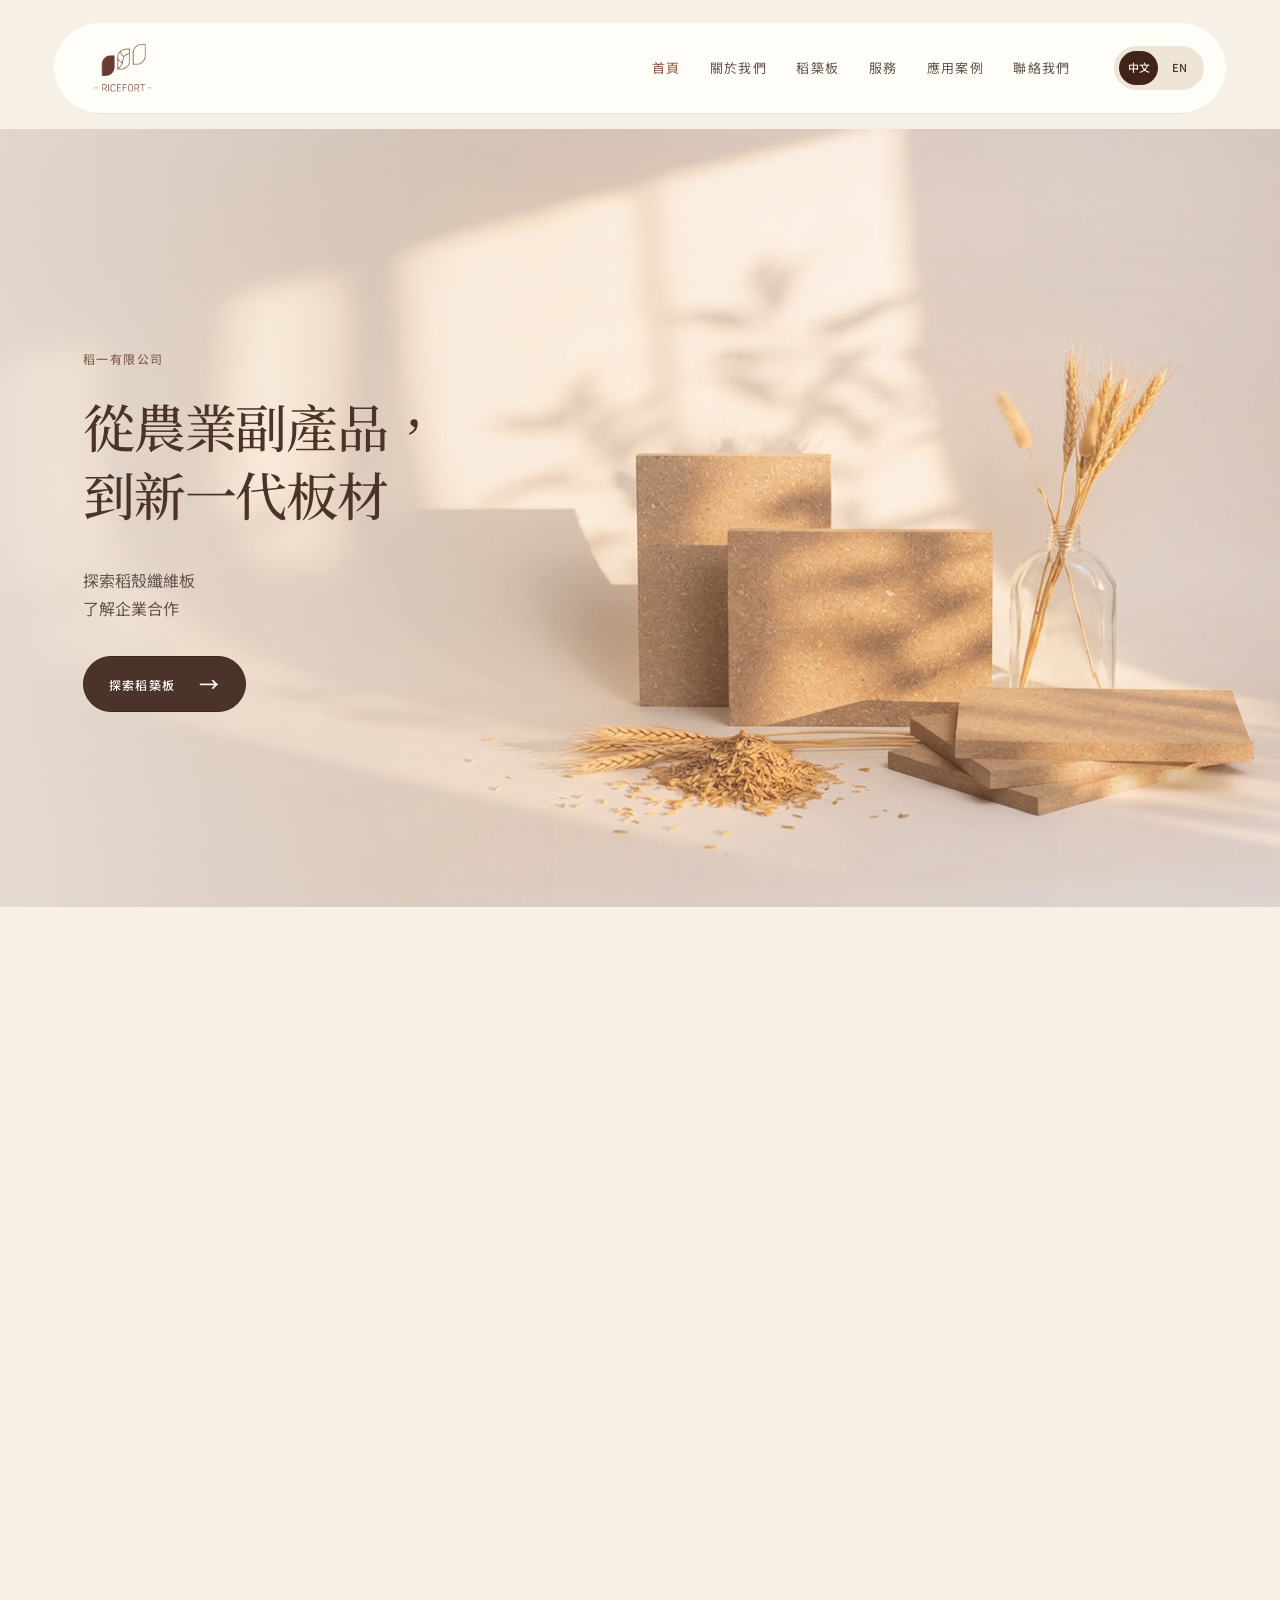
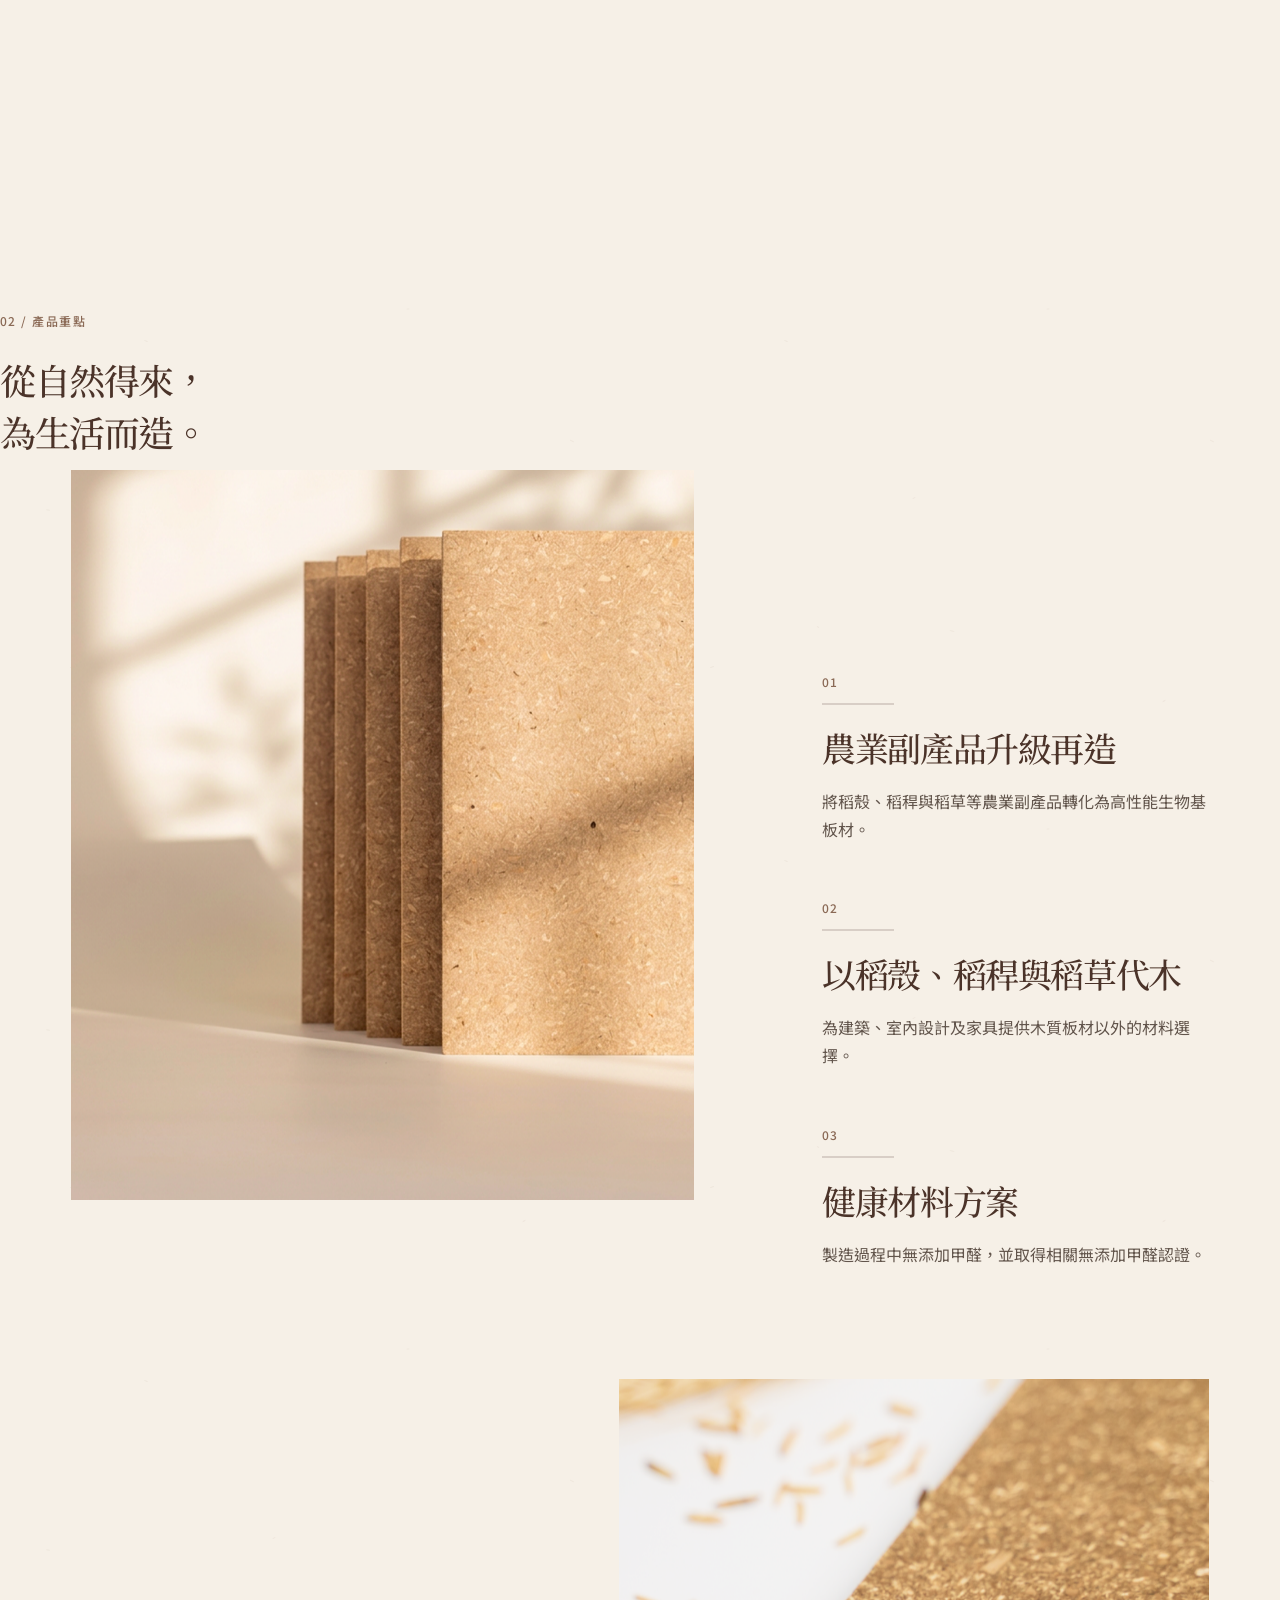
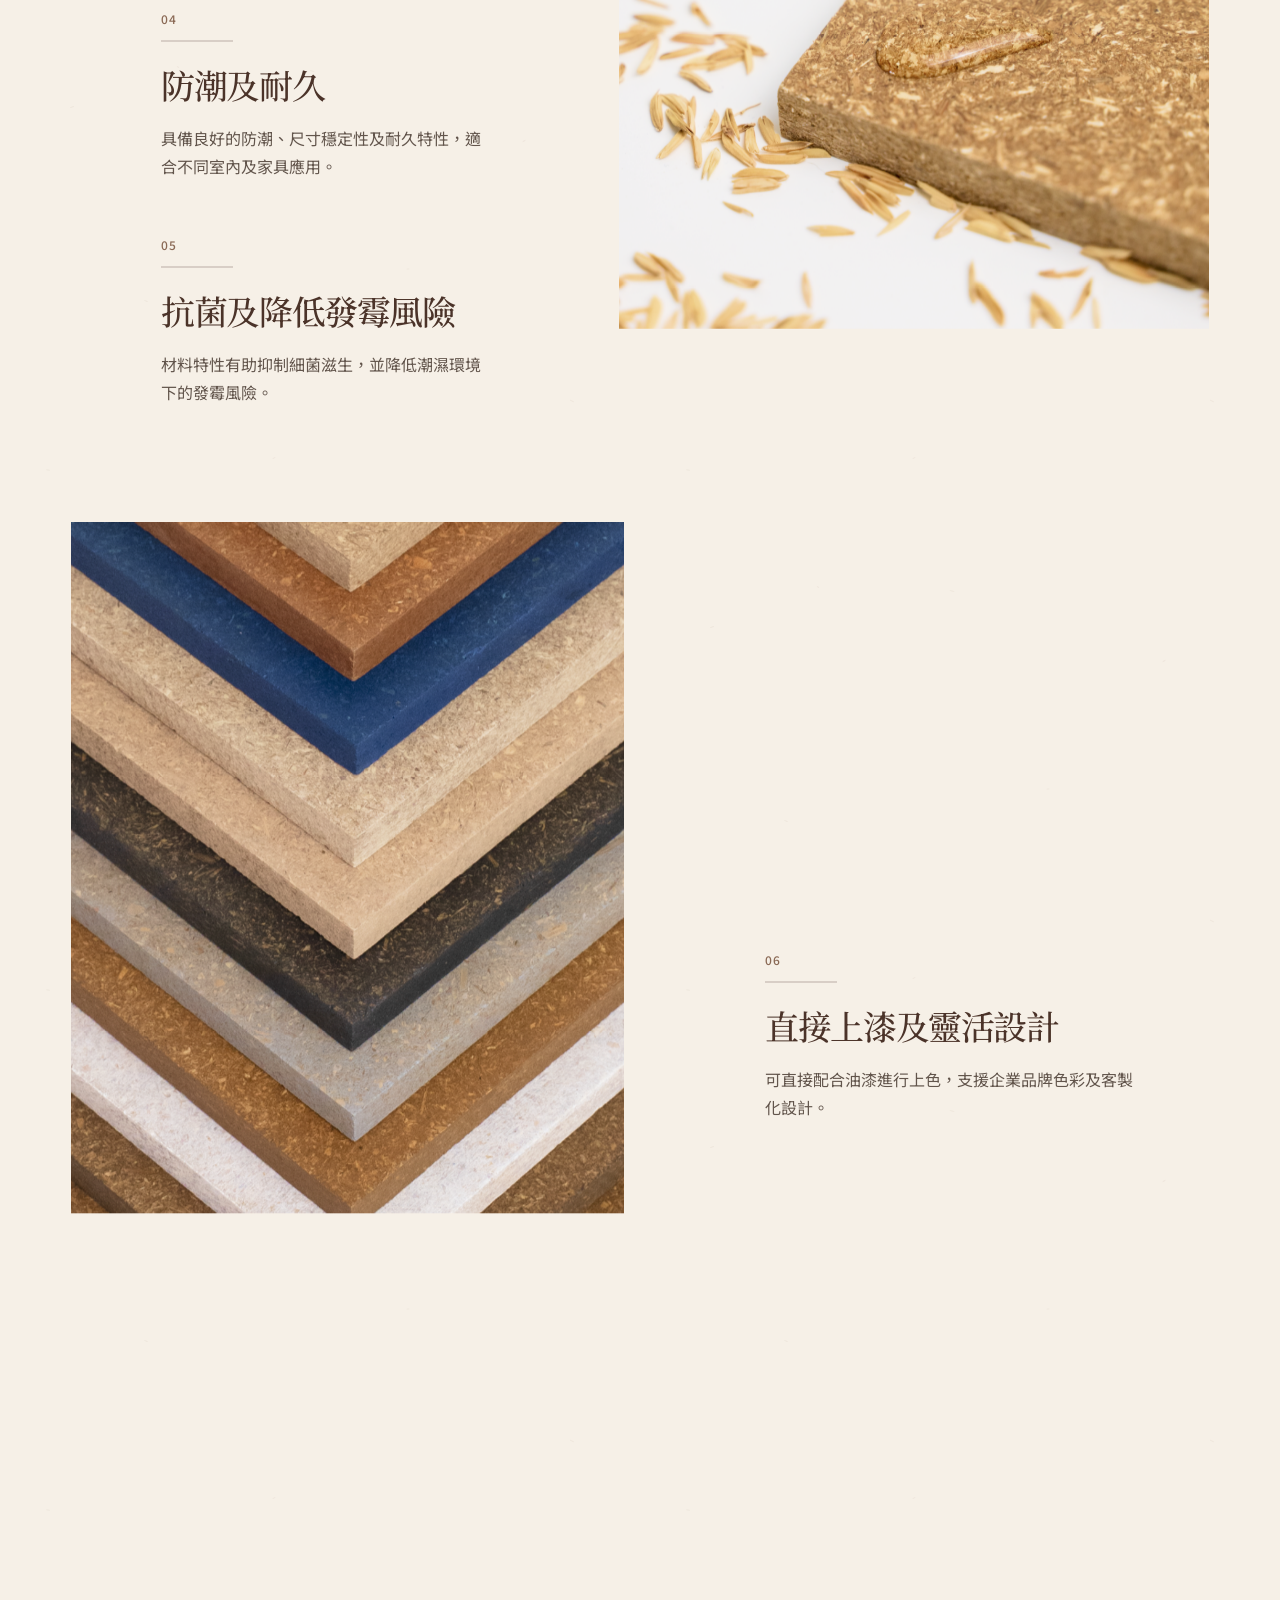
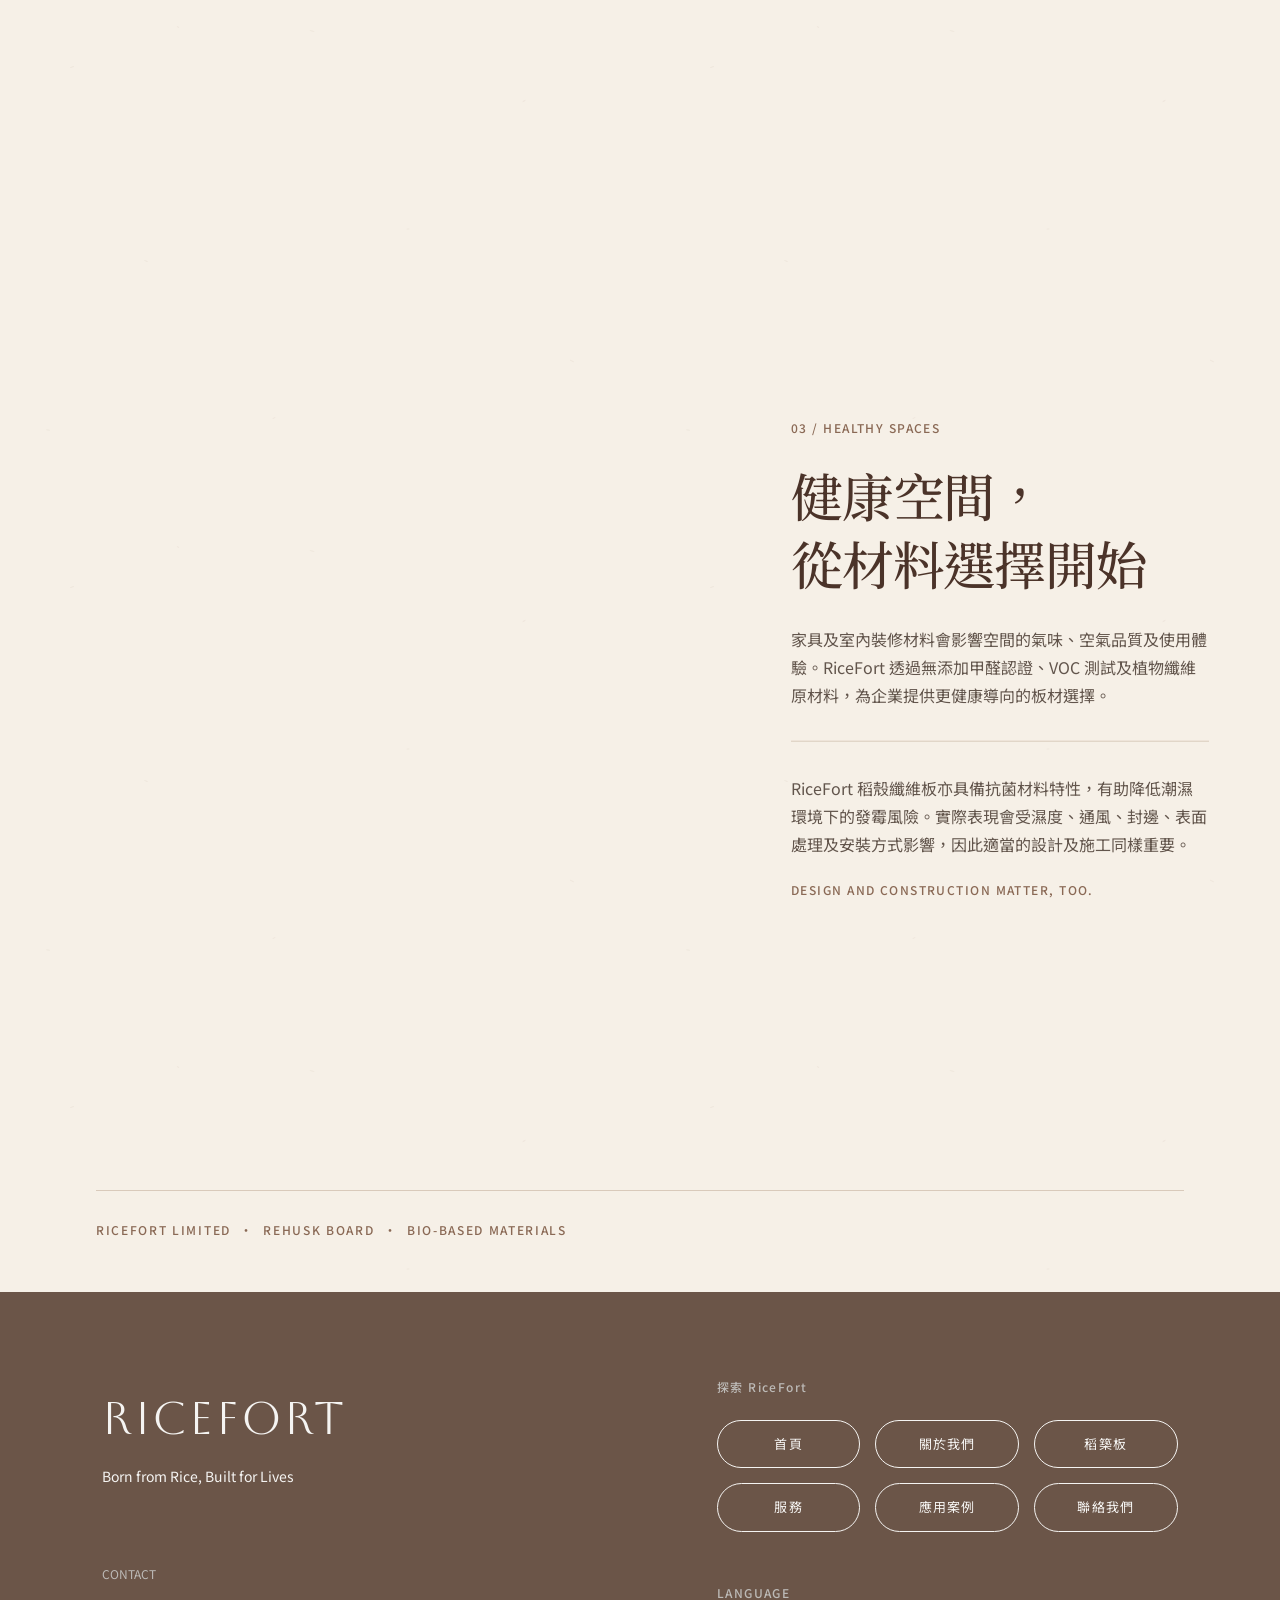
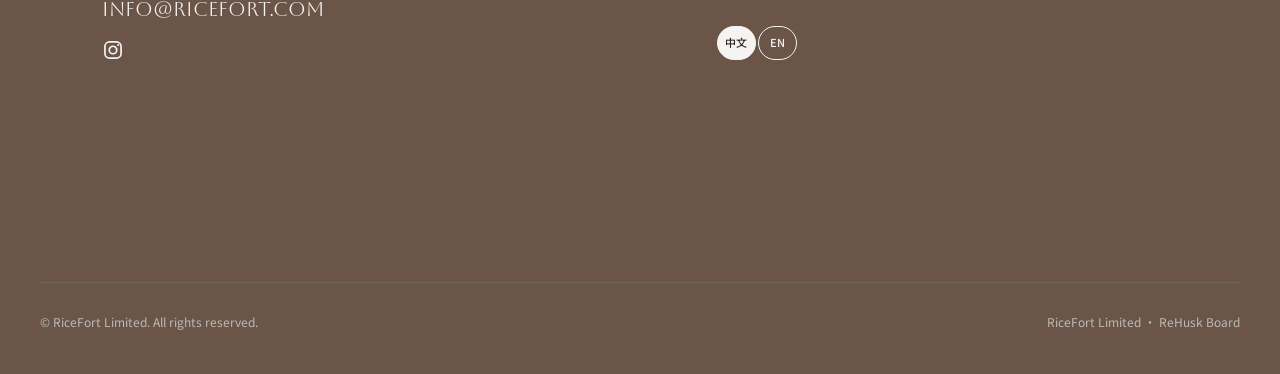
==== index.html @ c934ef89 "Publish RiceFort website files" ====
<!doctype html>
<html lang="zh-Hant">
  <head>
    <meta charset="UTF-8" />
    <meta name="viewport" content="width=device-width, initial-scale=1.0" />
    <meta name="description" content="RiceFort — bio-based ReHusk Board for healthier, more circular spaces." />
    <title>RiceFort Limited</title>
    <link rel="icon" type="image/svg+xml" href="favicon.svg" />
    <link rel="preconnect" href="https://fonts.googleapis.com" />
    <link rel="preconnect" href="https://fonts.gstatic.com" crossorigin />
    <link href="https://fonts.googleapis.com/css2?family=Aboreto&family=Noto+Sans+HK:wght@400;500;600&family=Noto+Serif+TC:wght@400;500;600&display=swap" rel="stylesheet" />
  <link rel="stylesheet" href="styles.css?v=contact-immersive-blur10-20260913" />
  </head>
  <body>
    <a class="skip-link" href="#main">跳至內容</a>
    <header class="site-header" id="top"></header>
    <main id="main"></main>
    <footer class="site-footer"></footer>
    <script src="content.js?v=case-funding-note-20260913"></script>
  <script src="app.js?v=rice-svg-aspect-fix-20260913"></script>
  </body>
</html>
---- styles.css ----
:root {
  --paper: #f6f0e7;
  --paper-strong: #fffdf8;
  --ink: #4b3329;
  --ink-soft: #62554c;
  --muted: #8a6955;
  --line: #d9cabb;
  --chocolate: #40241a;
  --clay: #86543d;
  --serif: "Aboreto", serif;
  --cn-serif: "Noto Serif TC", "Source Han Serif TC", "Source Han Serif", serif;
  --sans: "Noto Sans HK", "Noto Sans", system-ui, sans-serif;
}
* { box-sizing: border-box; }
html { scroll-behavior: smooth; background: var(--paper); }
body { margin: 0; color: var(--ink-soft); background: var(--paper); font-family: var(--sans); font-size: 16px; line-height: 1.75; }
img { display: block; width: 100%; height: 100%; object-fit: cover; }
a { color: inherit; text-decoration: none; }
button, input, textarea { font: inherit; }
button { cursor: pointer; }
.skip-link { position: fixed; z-index: 99; top: -100px; left: 24px; background: var(--chocolate); color: #fff; padding: 8px 14px; border-radius: 10px; }
.skip-link:focus { top: 20px; }
.site-header { position: sticky; z-index: 20; top: 0; padding: clamp(20px, 1.8vw, 32px) clamp(32px, 4.2vw, 84px) 16px; background: linear-gradient(var(--paper) 62%, transparent); }
.header-inner { width: 100%; max-width: 1920px; height: clamp(90px, 5.2vw, 110px); margin: auto; padding: 0 clamp(22px, 1.5vw, 34px); display: grid; grid-template-columns: clamp(150px, 10vw, 190px) 1fr auto; align-items: center; gap: clamp(24px, 2vw, 42px); border-radius: 999px; background: rgba(255,253,248,.97); box-shadow: 0 1px 0 rgba(75,51,41,.05); }
.brand { width: 122px; height: 78px; padding: 3px 0; }
.brand img { object-fit: contain; object-position: left center; transform: scale(1.3); transform-origin: left center; }
.main-nav { display: flex; gap: clamp(18px, 2.3vw, 46px); justify-content: flex-end; padding-right: clamp(18px, 1.4vw, 30px); }
.main-nav a, .footer-main nav a { font-size: clamp(13px, .8vw, 16px); letter-spacing: .1em; color: var(--ink-soft); transition: color .2s ease; }
.main-nav a:hover, .main-nav a.is-current { color: var(--clay); }
.language-toggle { display: inline-flex; gap: 2px; padding: 5px; border-radius: 999px; background: #efe5d7; }
.language-toggle button { min-width: clamp(39px, 2.3vw, 48px); height: clamp(34px, 2.1vw, 42px); border: 0; border-radius: 999px; background: transparent; color: var(--ink); font-size: clamp(11px, .65vw, 13px); font-weight: 500; }
.language-toggle button.is-active { color: #f9f4e8; background: var(--chocolate); }
.menu-button { display: none; width: 40px; height: 40px; border: 0; background: transparent; }
.menu-button span { display: block; width: 20px; height: 1px; margin: 5px auto; background: var(--ink); }
main { overflow: hidden; }
main.has-rice-journey { overflow: visible; }
main.has-about-sticky { overflow: visible; }
main.has-service-sticky { overflow: visible; }
.figma-home-cn { --ambient-shift: 0px; position: relative; background-color: var(--paper); background-image: radial-gradient(68% 56% at 10% calc(32% + var(--ambient-shift)), rgba(222, 190, 148, .24), transparent 72%), radial-gradient(56% 50% at 92% calc(70% - var(--ambient-shift)), rgba(169, 121, 79, .12), transparent 74%), url("data:image/svg+xml,%3Csvg xmlns='http://www.w3.org/2000/svg' width='640' height='520' viewBox='0 0 640 520'%3E%3Cg fill='%23927258' opacity='.075'%3E%3Cellipse cx='72' cy='98' rx='2.2' ry='.65' transform='rotate(-22 72 98)'/%3E%3Cellipse cx='178' cy='58' rx='1.4' ry='.55' transform='rotate(31 178 58)'/%3E%3Cellipse cx='312' cy='62' rx='2.5' ry='.6' transform='rotate(12 312 62)'/%3E%3Cellipse cx='524' cy='132' rx='1.8' ry='.6' transform='rotate(-35 524 132)'/%3E%3Cellipse cx='146' cy='292' rx='2.1' ry='.55' transform='rotate(24 146 292)'/%3E%3Cellipse cx='408' cy='260' rx='1.5' ry='.5' transform='rotate(-12 408 260)'/%3E%3Cellipse cx='572' cy='392' rx='2.4' ry='.65' transform='rotate(28 572 392)'/%3E%3Cellipse cx='274' cy='449' rx='1.7' ry='.55' transform='rotate(-27 274 449)'/%3E%3Cellipse cx='48' cy='461' rx='2' ry='.55' transform='rotate(9 48 461)'/%3E%3C/g%3E%3C/svg%3E"); background-repeat: no-repeat, no-repeat, repeat; background-size: 112vw 112vh, 100vw 100vh, 640px 520px; background-position: left calc(50% + var(--ambient-shift)), right calc(50% - var(--ambient-shift)), left top; background-attachment: fixed, fixed, scroll; }
.hero, .service-hero, .case-hero, .contact-hero { max-width: 1440px; margin: 0 auto; }
.hero-home { position: relative; min-height: 780px; display: flex; align-items: center; }
.hero-image { position: absolute; inset: 0; }
.hero-image:after { position: absolute; inset: 0; content: ""; background: linear-gradient(90deg, rgba(246,240,231,.66) 0%, rgba(246,240,231,.12) 55%, rgba(246,240,231,0) 100%); }
.hero-copy { position: relative; width: min(90%, 640px); margin-left: clamp(40px, 5.5vw, 80px); padding-top: 34px; }
.eyebrow, .section-label, .feature-copy > span, .service-card span, .case-hero dt, .footer-label { margin: 0 0 24px; color: var(--muted); font-size: 12px; font-weight: 500; letter-spacing: .12em; line-height: 1.5; }
h1, h2, h3, p { margin-top: 0; }
h1 { margin-bottom: 36px; color: var(--ink); font-family: var(--sans); font-size: clamp(42px, 4.1vw, 58px); font-weight: 500; letter-spacing: -.045em; line-height: 1.28; }
h2 { margin: 0; color: var(--ink); font-size: clamp(32px, 3vw, 44px); font-weight: 500; letter-spacing: -.04em; line-height: 1.42; }
h3 { color: var(--ink); font-size: clamp(24px, 2.2vw, 36px); font-weight: 500; letter-spacing: -.03em; line-height: 1.4; }
.hero-intro { margin: 0 0 34px; max-width: 360px; }
.figma-hero { position: relative; width: 100%; min-height: max(778px, calc(100svh - 128px)); margin: 0; overflow: hidden; display: flex; align-items: center; }
.figma-hero figure { position: absolute; inset: 0; margin: 0; }
.figma-hero figure:after { position: absolute; inset: 0; content: ""; background: linear-gradient(90deg, rgba(246,240,231,.62) 0%, rgba(246,240,231,.16) 50%, rgba(246,240,231,0) 100%); }
.figma-hero > div { position: relative; width: 530px; margin-left: clamp(40px, 6.5vw, 160px); padding-top: 26px; }
.figma-hero h1 { margin-bottom: 38px; color: var(--ink); font-size: 52px; line-height: 1.31; letter-spacing: -1.2px; }
.figma-company { position: relative; max-width: 1440px; min-height: 760px; margin: 0 auto; overflow: hidden; display: flex; justify-content: flex-end; align-items: center; }
.figma-company figure { position: absolute; inset: 0; margin: 0; }
.figma-company figure:after { position: absolute; inset: 0; content: ""; background: linear-gradient(90deg, rgba(246,240,231,.06), rgba(246,240,231,.12) 42%, rgba(246,240,231,.86) 66%, rgba(246,240,231,.96)); }
.figma-company > .figma-company-copy { position: relative; width: min(560px, 40%); margin-right: clamp(40px, 7vw, 120px); }
.figma-company h2 { margin-bottom: 30px; font-size: 36px; line-height: 1.45; letter-spacing: -.5px; }
.figma-company p:not(.section-label) { white-space: pre-line; }
.figma-company.rice-journey-section { min-height: 2500px; max-width: none; padding: 0; display: grid; grid-template-columns: minmax(0, 1fr) 560px; grid-template-rows: minmax(100svh, 760px); overflow: visible; background: var(--paper); isolation: isolate; }
.rice-journey-stage { position: sticky; z-index: 0; top: 0; grid-column: 1 / -1; grid-row: 1; width: 100%; height: 100svh; min-height: 760px; overflow: hidden; }
.rice-journey-stage svg { display: block; width: 100%; height: 100%; overflow: visible; }
.rice-journey-image { width: 100%; height: 100%; transform-origin: center; }
.rice-journey-section > .figma-company-copy { z-index: 2; grid-column: 2; grid-row: 1; width: 560px; margin: 252px clamp(40px, 5.55vw, 80px) 0 0; position: sticky; top: 210px; align-self: start; color: var(--ink); }
.rice-journey-section > .figma-company-copy > p:not(.section-label) { max-width: 480px; }
.rice-journey-outline { fill: none; vector-effect: non-scaling-stroke; }
.rice-journey-outline-outer { stroke: #fffdf8; stroke-width: 2.25; }
.rice-journey-outline-light { stroke: #fffdf8; stroke-width: .8; }
@media (min-width: 1200px) {
  .figma-company.rice-journey-section { grid-template-columns: minmax(0, 55vw) minmax(440px, 560px) minmax(80px, 1fr); }
  .rice-journey-section > .figma-company-copy { grid-column: 2; width: min(560px, 100%); margin-right: 0; }
}
.figma-feature-intro { max-width: 1280px; margin: 0 auto; padding: 74px 0 38px; display: grid; grid-template-columns: 1fr 420px; gap: 140px; align-items: end; }
.figma-feature-intro h2 { font-size: 36px; line-height: 1.45; }
.figma-feature-intro > p { margin: 0 0 10px; }
.figma-feature-story { max-width: 1440px; margin: 0 auto; padding: 38px clamp(40px, 5.55vw, 80px) 180px; }
.figma-feature-chapter { display: grid; align-items: center; margin: 0 0 190px; }
.figma-feature-chapter figure { margin: 0; overflow: hidden; background: #eadfce; }
.figma-feature-chapter figure img { width: 100%; height: 100%; object-fit: cover; }
.figma-feature-chapter-copy > .section-label { margin-bottom: 30px; }
.figma-feature-origin { grid-template-columns: minmax(0, 1.16fr) minmax(360px, .72fr); gap: clamp(72px, 10vw, 180px); }
.figma-feature-origin figure { height: min(57vw, 760px); }
.figma-feature-origin .figma-feature-chapter-copy { padding-top: 80px; }
.figma-feature-material { grid-template-columns: minmax(330px, .6fr) minmax(0, 1.16fr); gap: clamp(72px, 10vw, 190px); margin-left: clamp(0px, 7vw, 110px); }
.figma-feature-material figure { height: min(43vw, 560px); }
.figma-feature-material .figma-feature-chapter-copy { align-self: end; padding-bottom: 28px; }
.figma-feature-finish { grid-template-columns: minmax(0, 1.02fr) minmax(360px, .7fr); gap: clamp(72px, 11vw, 190px); margin-right: clamp(0px, 5vw, 80px); }
.figma-feature-finish figure { height: min(54vw, 700px); }
.figma-feature-finish .figma-feature-chapter-copy { padding-top: 130px; }
.figma-feature-list { display: grid; gap: 54px; }
.figma-feature-story .figma-feature-copy { max-width: 430px; }
.figma-feature-story .figma-feature-copy > span { display: block; width: 72px; margin-bottom: 20px; padding-bottom: 11px; border-bottom: 1px solid rgba(75,51,41,.35); color: var(--muted); font-size: 12px; font-weight: 500; letter-spacing: .12em; }
.figma-feature-story .figma-feature-copy h3 { margin: 0 0 15px; color: var(--ink); font-size: 34px; font-weight: 500; letter-spacing: -.04em; line-height: 1.42; }
.figma-feature-story .figma-feature-copy p { max-width: 390px; margin: 0; }
.figma-en-feature-story .figma-feature-copy h3 { font-family: var(--serif); font-size: 26px; font-weight: 400; letter-spacing: .3px; line-height: 36px; }
.figma-en-feature-story .figma-feature-copy p { font-size: 15px; line-height: 26px; }
.figma-feature-grid { max-width: 1280px; margin: 0 auto; }
.figma-feature-row { min-height: 690px; display: grid; grid-template-columns: 560px 1fr; gap: 160px; align-items: center; }
.figma-feature-row.reverse { grid-template-columns: 1fr 560px; }
.figma-feature-row figure { width: 560px; height: 600px; margin: 0; overflow: hidden; background: #eadfce; }
.figma-feature-row:nth-child(2) figure img { object-position: 70% center; }
.figma-feature-row:nth-child(4) figure img { object-position: center bottom; }
.figma-feature-copy { max-width: 440px; }
.figma-feature-copy > span { display: block; width: 84px; margin-bottom: 30px; padding-bottom: 14px; border-bottom: 1px solid rgba(75,51,41,.35); color: var(--muted); font-size: 12px; font-weight: 500; letter-spacing: .12em; }
.figma-feature-copy h3 { margin-bottom: 20px; font-size: 36px; line-height: 1.45; }
.figma-feature-copy p { max-width: 390px; margin: 0; }
.figma-feature-stack { display: grid; gap: 68px; }
.figma-health { max-width: 1440px; min-height: 1100px; margin: 65px auto 0; padding: 160px clamp(40px, 5.55vw, 80px) 180px; display: grid; grid-template-columns: 600px 1fr; gap: 120px; align-items: center; }
.figma-health figure { position: relative; height: 620px; margin: 0; }
.figma-health figcaption { position: absolute; bottom: 325px; left: 30px; padding: 14px 24px; border-radius: 999px; color: var(--muted); background: var(--paper-strong); font-size: 11px; letter-spacing: .1em; }
.figma-health h2 { margin-bottom: 28px; font-size: 52px; line-height: 1.31; letter-spacing: -1.2px; }
.figma-health > div > span { color: var(--muted); font-size: 12px; font-weight: 500; letter-spacing: .12em; }
.figma-en-hero h1 { width: 540px; font-family: var(--serif); font-size: 42px; font-weight: 400; letter-spacing: -1.2px; line-height: 54px; }
.figma-en-hero .hero-intro { margin-top: 66px; }
.figma-en-company h2, .figma-en-feature-intro h2 { font-family: var(--serif); font-size: 36px; font-weight: 400; letter-spacing: -.5px; line-height: 52px; }
.figma-en-feature-intro h2 { font-size: 34px; letter-spacing: .3px; line-height: 48px; }
.figma-en-feature-row .figma-feature-copy h3 { font-family: var(--serif); font-size: 26px; font-weight: 400; letter-spacing: .3px; line-height: 36px; }
.figma-en-feature-row .figma-feature-copy p { max-width: 390px; font-size: 15px; line-height: 26px; }
.figma-en-health h2 { font-family: var(--serif); font-size: 46px; font-weight: 400; letter-spacing: .5px; line-height: 62px; }
.figma-en-health > div > p { max-width: 540px; font-size: 15px; line-height: 26px; }
@media (prefers-reduced-motion: no-preference) {
  .figma-home-motion .figma-hero { overflow: hidden; }
  .figma-home-motion .figma-hero figure,
  .figma-home-motion .figma-hero > div { opacity: var(--hero-scroll-opacity, 1); transform: translateY(var(--hero-scroll-lift, 0px)); will-change: opacity, transform; }
  .figma-home-motion .figma-hero figure img { transform: scale(1.08); transition: transform 1.5s cubic-bezier(.22,.8,.28,1); }
  .figma-home-motion .figma-hero .eyebrow,
  .figma-home-motion .figma-hero h1,
  .figma-home-motion .figma-hero .hero-intro,
  .figma-home-motion .figma-hero .button { opacity: 0; transform: translateY(24px); transition: opacity .55s ease, transform .85s cubic-bezier(.22,.8,.28,1); }
  .figma-home-motion .figma-hero h1 { transition-delay: .1s; }
  .figma-home-motion .figma-hero .hero-intro { transition-delay: .22s; }
  .figma-home-motion .figma-hero .button { transition-delay: .34s; }
  .figma-home-motion.is-motion-ready .figma-hero figure img { transform: none; }
  .figma-home-motion.is-motion-ready .figma-hero .eyebrow,
  .figma-home-motion.is-motion-ready .figma-hero h1,
  .figma-home-motion.is-motion-ready .figma-hero .hero-intro,
  .figma-home-motion.is-motion-ready .figma-hero .button { opacity: 1; transform: none; }
  .figma-home-motion .home-scroll-reveal:not(.rice-journey-section) { opacity: 0; transform: translateY(54px); transition: opacity .55s ease, transform .92s cubic-bezier(.22,.8,.28,1); }
  .figma-home-motion .home-scroll-reveal:not(.rice-journey-section).is-visible { opacity: 1; transform: none; }
  .figma-home-motion .home-scroll-reveal:not(.rice-journey-section).is-visible.is-past { opacity: .42; transform: translateY(-20px); }
  .figma-home-motion .rice-journey-section .rice-journey-stage { opacity: 0; transition: opacity 1s cubic-bezier(.22,.8,.28,1); }
  .figma-home-motion .rice-journey-section .figma-company-copy { opacity: 0; transform: translateY(34px); transition: opacity .65s ease .16s, transform .95s cubic-bezier(.22,.8,.28,1) .16s; }
  .figma-home-motion .rice-journey-section.is-visible .rice-journey-stage { opacity: 1; }
  .figma-home-motion .rice-journey-section.is-visible .figma-company-copy { opacity: 1; transform: none; }
  .figma-home-motion .figma-feature-row.home-scroll-reveal { opacity: 1; transform: none; transition: none; }
  .figma-home-motion .figma-feature-row figure,
  .figma-home-motion .figma-health figure { --media-scroll-lift: 0px; transform: translateY(var(--media-scroll-lift)); will-change: transform, clip-path; transition: transform .18s linear, clip-path 1s cubic-bezier(.22,.8,.28,1); }
  .figma-home-motion .figma-feature-row figure { --feature-enter-y: 72px; --feature-enter-scale: 1.06; opacity: 0; transform: translateY(calc(var(--media-scroll-lift) + var(--feature-enter-y))); will-change: opacity, transform; transition: opacity .78s ease, transform 1.16s cubic-bezier(.18,.78,.22,1); }
  .figma-home-motion .figma-feature-row figure img { transform: scale(var(--feature-enter-scale)); transition: transform 1.35s cubic-bezier(.18,.78,.22,1); }
  .figma-home-motion .figma-feature-row.is-visible figure { opacity: 1; transform: translateY(var(--media-scroll-lift)); }
  .figma-home-motion .figma-feature-row.is-visible figure img { transform: none; }
  .figma-home-motion .figma-feature-row:nth-child(2) figure { --feature-enter-y: -64px; --feature-enter-scale: 1.03; transition-duration: .62s, .86s; }
  .figma-home-motion .figma-feature-row:nth-child(3) figure { --feature-enter-y: 104px; --feature-enter-scale: 1.08; transition-duration: .9s, 1.4s; }
  .figma-home-motion .figma-feature-row:nth-child(4) figure { --feature-enter-y: -40px; --feature-enter-scale: 1.02; transition-delay: .08s; }
  .figma-home-motion .figma-feature-copy > span,
  .figma-home-motion .figma-feature-copy h3,
  .figma-home-motion .figma-feature-copy p { opacity: 0; transform: translateY(18px); transition: opacity .45s ease, transform .7s cubic-bezier(.22,.8,.28,1); }
  .figma-home-motion .figma-feature-row.is-visible .figma-feature-copy > span { opacity: 1; transform: none; transition-delay: .16s; }
  .figma-home-motion .figma-feature-row.is-visible .figma-feature-copy h3 { opacity: 1; transform: none; transition-delay: .25s; }
  .figma-home-motion .figma-feature-row.is-visible .figma-feature-copy p { opacity: 1; transform: none; transition-delay: .35s; }
  .figma-home-motion .figma-feature-stack .figma-feature-copy:nth-child(2) > span { transition-delay: .46s; }
  .figma-home-motion .figma-feature-stack .figma-feature-copy:nth-child(2) h3 { transition-delay: .55s; }
  .figma-home-motion .figma-feature-stack .figma-feature-copy:nth-child(2) p { transition-delay: .65s; }
  .figma-home-motion .figma-feature-row:nth-child(1).is-visible .figma-feature-copy > span { transition-delay: .32s; }
  .figma-home-motion .figma-feature-row:nth-child(1).is-visible .figma-feature-copy h3 { transition-delay: .46s; }
  .figma-home-motion .figma-feature-row:nth-child(1).is-visible .figma-feature-copy p { transition-delay: .62s; }
  .figma-home-motion .figma-feature-row:nth-child(2).is-visible .figma-feature-stack > .figma-feature-copy:first-child > span { transition-delay: .08s; }
  .figma-home-motion .figma-feature-row:nth-child(2).is-visible .figma-feature-stack > .figma-feature-copy:first-child h3 { transition-delay: .18s; }
  .figma-home-motion .figma-feature-row:nth-child(2).is-visible .figma-feature-stack > .figma-feature-copy:first-child p { transition-delay: .3s; }
  .figma-home-motion .figma-feature-row:nth-child(3).is-visible .figma-feature-stack > .figma-feature-copy:first-child > span { transition-delay: .36s; }
  .figma-home-motion .figma-feature-row:nth-child(3).is-visible .figma-feature-stack > .figma-feature-copy:first-child h3 { transition-delay: .5s; }
  .figma-home-motion .figma-feature-row:nth-child(3).is-visible .figma-feature-stack > .figma-feature-copy:first-child p { transition-delay: .66s; }
  .figma-home-motion .figma-feature-row:nth-child(4).is-visible .figma-feature-copy > span { transition-delay: .12s; }
  .figma-home-motion .figma-feature-row:nth-child(4).is-visible .figma-feature-copy h3 { transition-delay: .24s; }
  .figma-home-motion .figma-feature-row:nth-child(4).is-visible .figma-feature-copy p { transition-delay: .38s; }
  .figma-home-motion .figma-feature-chapter.home-scroll-reveal { opacity: 1; transform: none; transition: none; }
  .figma-home-motion .figma-feature-chapter figure { --feature-enter-y: 72px; opacity: 0; transform: translateY(calc(var(--media-scroll-lift) + var(--feature-enter-y))); will-change: opacity, transform; transition: opacity .72s ease, transform 1.18s cubic-bezier(.18,.78,.22,1); }
  .figma-home-motion .figma-feature-chapter figure img { transform: scale(1.07); transition: transform 1.35s cubic-bezier(.18,.78,.22,1); }
  .figma-home-motion .figma-feature-material figure { --feature-enter-y: -54px; transition-duration: .58s, .88s; }
  .figma-home-motion .figma-feature-finish figure { --feature-enter-y: 100px; transition-duration: .86s, 1.42s; }
  .figma-home-motion .figma-feature-chapter.is-visible figure { opacity: 1; transform: translateY(var(--media-scroll-lift)); }
  .figma-home-motion .figma-feature-chapter.is-visible figure img { transform: none; }
  .figma-home-motion .figma-feature-chapter-copy > .section-label,
  .figma-home-motion .figma-feature-chapter .figma-feature-copy > span,
  .figma-home-motion .figma-feature-chapter .figma-feature-copy h3,
  .figma-home-motion .figma-feature-chapter .figma-feature-copy p { opacity: 0; transform: translateY(20px); transition: opacity .48s ease, transform .78s cubic-bezier(.22,.8,.28,1); }
  .figma-home-motion .figma-feature-chapter.is-visible .figma-feature-chapter-copy > .section-label { opacity: 1; transform: none; transition-delay: .16s; }
  .figma-home-motion .figma-feature-chapter.is-visible .figma-feature-copy > span { opacity: 1; transform: none; transition-delay: .28s; }
  .figma-home-motion .figma-feature-chapter.is-visible .figma-feature-copy h3 { opacity: 1; transform: none; transition-delay: .4s; }
  .figma-home-motion .figma-feature-chapter.is-visible .figma-feature-copy p { opacity: 1; transform: none; transition-delay: .52s; }
  .figma-home-motion .figma-feature-origin.is-visible .figma-feature-copy:nth-child(2) > span { transition-delay: .52s; }
  .figma-home-motion .figma-feature-origin.is-visible .figma-feature-copy:nth-child(2) h3 { transition-delay: .64s; }
  .figma-home-motion .figma-feature-origin.is-visible .figma-feature-copy:nth-child(2) p { transition-delay: .76s; }
  .figma-home-motion .figma-feature-origin.is-visible .figma-feature-copy:nth-child(3) > span { transition-delay: .78s; }
  .figma-home-motion .figma-feature-origin.is-visible .figma-feature-copy:nth-child(3) h3 { transition-delay: .9s; }
  .figma-home-motion .figma-feature-origin.is-visible .figma-feature-copy:nth-child(3) p { transition-delay: 1.02s; }
  .figma-home-motion .figma-feature-finish.is-visible .figma-feature-copy:nth-child(2) > span { transition-delay: .58s; }
  .figma-home-motion .figma-feature-finish.is-visible .figma-feature-copy:nth-child(2) h3 { transition-delay: .7s; }
  .figma-home-motion .figma-feature-finish.is-visible .figma-feature-copy:nth-child(2) p { transition-delay: .82s; }
  .figma-home-motion .figma-feature-intro > div,
  .figma-home-motion .figma-feature-copy,
  .figma-home-motion .figma-feature-chapter-copy,
  .figma-home-motion .figma-health > div { --text-scroll-shift: 0px; transform: translateY(var(--text-scroll-shift)); transition: transform .18s linear; will-change: transform; }
  .figma-home-motion .figma-health figure { clip-path: inset(0 0 0 100%); }
  .figma-home-motion .figma-health figure img { transform: scale(1.1); transition: transform 1.3s cubic-bezier(.22,.8,.28,1); }
  .figma-home-motion .figma-health.is-visible figure { clip-path: inset(0); }
  .figma-home-motion .figma-health.is-visible figure img { transform: none; }
  .figma-home-motion .figma-health > div > * { opacity: 0; transform: translateY(20px); transition: opacity .5s ease, transform .75s cubic-bezier(.22,.8,.28,1); }
  .figma-home-motion .figma-health.is-visible > div > * { opacity: 1; transform: none; }
  .figma-home-motion .figma-health.is-visible > div > :nth-child(2) { transition-delay: .12s; }
  .figma-home-motion .figma-health.is-visible > div > :nth-child(3) { transition-delay: .22s; }
  .figma-home-motion .figma-health.is-visible > div > :nth-child(4) { transition-delay: .3s; }
  .figma-home-motion .figma-health.is-visible > div > :nth-child(5) { transition-delay: .38s; }
  .figma-home-motion .figma-feature-row:nth-child(even) { transition-delay: .08s; }
  .figma-home-motion .button span { display: inline-block; transition: transform .24s ease; }
  .figma-home-motion .button:hover span,
  .figma-home-motion .button:focus-visible span { transform: translateX(4px); }
}
@media (hover: hover) and (prefers-reduced-motion: no-preference) {
  .figma-home-motion .figma-feature-row figure:hover img { transform: scale(1.035); }
}
.figma-about { max-width: 1440px; margin: 0 auto; }
.figma-about-hero-scroll { --about-media-height: min(100svh, 66.6667vw); --about-panel-opacity: 1; --about-media-opacity: 1; --about-media-lift: 0px; position: relative; width: 100vw; height: calc(var(--about-media-height) + clamp(560px, 34vw, 720px)); min-height: 0; margin-left: 50%; transform: translateX(-50%); }
.figma-about-hero-media { position: sticky; top: 0; width: 100%; height: var(--about-media-height); min-height: 0; margin: 0; overflow: hidden; opacity: var(--about-media-opacity); transform: translateY(var(--about-media-lift)); transition: opacity .08s linear, transform .08s linear; }
.figma-about-hero-media img { object-position: center bottom; }
.figma-about-hero-panel { position: absolute; z-index: 1; top: clamp(240px, calc(100svh - 488px), 460px); right: 50%; width: 940px; min-height: 410px; padding: 44px 110px; transform: translateX(50%); display: grid; align-content: start; justify-items: center; text-align: center; background: rgba(246,240,231,.8); opacity: var(--about-panel-opacity); transition: opacity .08s linear; }
.figma-about-hero-panel .section-label { margin: 0 0 33px; }
.figma-about-hero-panel h1 { margin: 0 0 36px; font-size: 52px; line-height: 68px; letter-spacing: -1.2px; }
.figma-about-hero-panel > p:last-child { max-width: 720px; margin: 0; color: var(--ink-soft); font-size: 36px; font-weight: 500; line-height: 52px; letter-spacing: -.5px; }
.figma-about-reading { position: relative; z-index: 2; max-width: 840px; margin: -420px auto 0; padding: 80px 0 130px; text-align: center; transition: opacity .35s ease, transform .55s cubic-bezier(.22, .76, .22, 1); }
.figma-about-reading h2 { margin: 0 0 54px; font-size: 36px; line-height: 52px; letter-spacing: -.5px; }
.figma-about-reading p { margin: 0 0 104px; font-size: 16px; line-height: 28px; }
.figma-about-reading hr { width: 640px; max-width: 100%; margin: 0 auto 30px; }
.figma-about-reading hr + p { margin-bottom: 104px; }
.figma-about-reading p:last-child { margin-bottom: 0; }
.figma-about-mission { width: calc(100% - 288px); min-height: 480px; margin: 0 auto; padding: 64px 150px 80px; display: grid; align-content: start; justify-items: center; text-align: center; background: #ede2d3; }
.figma-about-mission .section-label, .figma-about-values .section-label { margin: 0 0 32px; }
.figma-about-mission h2, .figma-about-values h2 { margin: 0 0 22px; font-size: 52px; line-height: 68px; letter-spacing: -1.2px; }
.figma-about-mission > p:last-child { max-width: 740px; margin: 0; color: var(--ink); font-size: 36px; line-height: 52px; letter-spacing: -.5px; }
.figma-about-values { padding: 134px 80px 116px; text-align: center; }
.figma-about-values > div { display: grid; grid-template-columns: repeat(5, 1fr); margin-top: 40px; }
.figma-about-values article { min-height: 180px; padding: 0 16px; display: grid; justify-items: center; align-content: start; }
.figma-about-values i { width: 36px; height: 36px; margin-bottom: 18px; border-radius: 50%; background: var(--paper-strong); }
.figma-about-values span { margin-bottom: 22px; color: var(--muted); font-size: 12px; font-style: normal; font-weight: 500; letter-spacing: .14em; line-height: 18px; }
.figma-about-values h3 { margin: 0; font-size: 36px; line-height: 52px; letter-spacing: -.5px; }
.figma-about-values article p { margin: -8px 0 0; color: var(--ink-soft); font-size: 12px; font-weight: 500; letter-spacing: .12em; }
.figma-about-close { width: calc(100% - 192px); margin: 0 auto; padding: 30px 0 53px; border-top: 1px solid var(--line); color: var(--muted); font-size: 12px; font-weight: 500; letter-spacing: .14em; line-height: 18px; }
@media (prefers-reduced-motion: no-preference) {
  .figma-about-values article { opacity: 0; transform: translateY(30px); transition: opacity .58s ease, transform .72s cubic-bezier(.22, .76, .22, 1); }
  .figma-about-values.is-visible article { opacity: 1; transform: none; }
  .figma-about-values.is-visible article:nth-child(2) { transition-delay: .12s; }
  .figma-about-values.is-visible article:nth-child(3) { transition-delay: .24s; }
  .figma-about-values.is-visible article:nth-child(4) { transition-delay: .36s; }
  .figma-about-values.is-visible article:nth-child(5) { transition-delay: .48s; }
}
.figma-about-en .figma-about-hero-panel h1, .figma-about-en .figma-about-mission h2, .figma-about-en .figma-about-values h2 { font-family: var(--serif); font-size: 46px; font-weight: 400; letter-spacing: .5px; line-height: 62px; }
.figma-about-en .figma-about-hero-panel > p:last-child, .figma-about-en .figma-about-reading h2, .figma-about-en .figma-about-mission > p:last-child, .figma-about-en .figma-about-values h3 { font-family: var(--serif); font-size: 34px; font-weight: 400; letter-spacing: .3px; line-height: 48px; }
.figma-about-en .figma-about-reading p { font-size: 15px; line-height: 26px; }
.figma-about-en .figma-about-values h3 { font-size: 34px; }
.figma-board { max-width: 1440px; margin: 0 auto; }
.figma-board-hero { position: relative; height: 850px; overflow: hidden; }
.figma-board-hero > figure { position: absolute; inset: 0; margin: 0; }
.figma-board-hero > figure img { object-position: center bottom; }
.figma-board-hero > div { position: absolute; bottom: -30px; left: 72px; width: 670px; min-height: 340px; padding: 46px 40px; background: var(--paper); }
.figma-board-hero .section-label { margin: 0 0 32px; }
.figma-board-hero h1 { margin: 0 0 32px; font-size: 52px; line-height: 68px; letter-spacing: -1.2px; }
.figma-board-hero > div > p:last-child { max-width: 530px; margin: 0; color: var(--ink-soft); font-size: 36px; font-weight: 500; line-height: 52px; letter-spacing: -.5px; }
.figma-board-story { max-width: 1248px; margin: 0 auto; padding: 160px 0 125px; display: grid; grid-template-columns: 1fr 1fr; gap: 104px; }
.figma-board-story .section-label { margin: 0 0 28px; }
.figma-board-story h2 { max-width: 560px; font-size: 36px; line-height: 52px; letter-spacing: -.5px; }
.figma-board-story > div:last-child { padding-top: 13px; }
.figma-board-story > div:last-child p { margin: 0; font-size: 16px; line-height: 28px; }
.figma-board-story hr { margin: 30px 0 24px; }
.figma-board-material { position: relative; max-width: 1248px; margin: 0 auto; padding-bottom: 202px; }
.figma-board-material figure { height: 420px; margin: 0; overflow: hidden; }
.figma-board-material figure img { object-position: center bottom; }
.figma-board-material figure .figma-board-certification { position: absolute; z-index: 1; width: auto; height: auto; object-fit: contain; object-position: center; }
.figma-board-certification-one { top: 16px; left: 19px; width: 105px !important; height: 105px !important; }
.figma-board-certification-two { top: 113px; left: 24px; width: 96px !important; height: 81px !important; }
.figma-board-material aside { position: absolute; top: 228px; left: 18px; width: 340px; min-height: 120px; padding: 24px 26px; display: grid; align-content: start; background: var(--paper-strong); }
.figma-board-material aside span { color: var(--ink); font-size: 12px; font-weight: 500; letter-spacing: .14em; line-height: 18px; }
.figma-board-material > p { width: 560px; max-width: calc(50% - 64px); margin: 44px 24px 0 auto; font-size: 16px; line-height: 28px; }
.figma-board-features { max-width: 1248px; margin: 0 auto; padding-bottom: 136px; }
.figma-board-features > .section-label { margin: 0 0 28px; }
.figma-board-features > h2 { max-width: 700px; margin: 0 0 58px; font-size: 52px; line-height: 68px; letter-spacing: -1.2px; }
.figma-board-features > div { display: grid; grid-template-columns: 1.22fr 1fr 1fr; column-gap: 54px; row-gap: 28px; }
.figma-board-features article { min-height: 110px; padding-top: 20px; border-top: 1px solid var(--line); }
.figma-board-features article span { display: block; margin-bottom: 8px; color: var(--muted); font-size: 12px; font-weight: 500; letter-spacing: .14em; line-height: 18px; }
.figma-board-features article h3 { margin: 0; font-size: 36px; line-height: 52px; letter-spacing: -.5px; }
.figma-board-colours { padding: 96px max(40px, calc((100% - 1248px)/2)) 132px; background: #efe5d7; }
.figma-board-colours-head { display: flex; justify-content: space-between; gap: 50px; align-items: end; }
.figma-board-colours-head .section-label { margin: 0 0 28px; }
.figma-board-colours-head h2 { max-width: 720px; margin: 0 0 18px; font-size: 52px; line-height: 68px; letter-spacing: -1.2px; }
.figma-board-colours-head > div > p:last-child { max-width: 600px; margin: 0; }
.figma-board-colours-head > span { flex: none; padding-bottom: 8px; color: var(--muted); font-size: 12px; font-weight: 500; letter-spacing: .14em; line-height: 18px; }
.figma-board-colours-rail { display: flex; gap: 24px; margin-top: 64px; padding: 0 0 32px; overflow-x: auto; overflow-y: hidden; scroll-snap-type: x proximity; scrollbar-color: var(--line) transparent; touch-action: pan-x; cursor: grab; }
.figma-board-colours-rail:focus-visible { outline: 2px solid var(--clay); outline-offset: 8px; }
.figma-board-colours-rail.is-dragging { cursor: grabbing; user-select: none; scroll-snap-type: none; }
.figma-board-colours-rail article { width: 268px; min-width: 268px; height: 470px; padding: 18px; display: grid; grid-template-rows: 330px auto auto; align-content: start; background: var(--paper-strong); scroll-snap-align: start; }
.figma-board-colours-rail figure { height: 330px; margin: 0 0 26px; overflow: hidden; }
.figma-board-colours-rail article p { margin: 0 0 12px; color: var(--ink); font-size: 12px; font-weight: 500; letter-spacing: .14em; line-height: 18px; }
.figma-board-colours-rail article span { color: var(--muted); font-size: 12px; font-weight: 500; letter-spacing: .14em; line-height: 18px; }
.figma-board-colours hr { margin: 18px 0 26px; }
.figma-board-colours-note { max-width: 720px; margin: 0; }
.figma-board-close { width: calc(100% - 192px); margin: 0 auto; padding: 30px 0 53px; border-top: 1px solid var(--line); color: var(--muted); font-size: 12px; font-weight: 500; letter-spacing: .14em; line-height: 18px; }
.figma-board-en .figma-board-hero h1, .figma-board-en .figma-board-features > h2, .figma-board-en .figma-board-colours-head h2 { font-family: var(--serif); font-size: 46px; font-weight: 400; letter-spacing: .5px; line-height: 62px; }
.figma-board-en .figma-board-hero > div > p:last-child, .figma-board-en .figma-board-story h2 { font-family: var(--serif); font-size: 34px; font-weight: 400; letter-spacing: .3px; line-height: 48px; }
.figma-board-en .figma-board-story > div:last-child p, .figma-board-en .figma-board-material > p, .figma-board-en .figma-board-colours-head > div > p:last-child, .figma-board-en .figma-board-colours-note { font-size: 15px; line-height: 26px; }
.figma-board-en .figma-board-features article h3 { font-family: var(--serif); font-size: 16px; font-weight: 400; letter-spacing: .3px; line-height: 27px; }
.figma-services { max-width: 1440px; margin: 0 auto; }
.figma-service-hero { position: relative; height: 948px; overflow: hidden; }
.figma-service-hero figure { position: absolute; inset: 0; margin: 0; }
.figma-service-hero figure:after { position: absolute; inset: 0; content: ""; background: rgba(69,41,31,.34); }
.figma-service-hero > div { position: absolute; left: 120px; bottom: 130px; color: #fffaed; }
.figma-service-hero .section-label { margin: 0 0 26px; color: #fffaed; }
.figma-service-hero h1 { margin: 0; max-width: 760px; color: #fffaed; font-size: 52px; line-height: 68px; letter-spacing: -1.2px; }
.figma-service-intro { min-height: 340px; padding: 106px 120px 56px; }
.figma-service-intro .section-label { margin: 0 0 28px; }
.figma-service-intro > p:last-child { max-width: 720px; margin: 0 auto; font-size: 16px; line-height: 28px; }
.figma-service-ai-note { margin: 0; padding: 44px 120px 22px; color: var(--muted); font-size: 12px; font-weight: 500; letter-spacing: .14em; line-height: 18px; }
.figma-service-marquee { overflow: hidden; padding: 30px 0; border-top: 1px solid rgba(75,51,41,.32); border-bottom: 1px solid rgba(75,51,41,.32); background: var(--paper); }
.figma-service-marquee > div { display: flex; width: max-content; gap: 18px; animation: figma-service-glide 42s linear infinite; }
.figma-service-marquee:hover > div { animation-play-state: paused; }
.figma-service-marquee img { width: 360px; height: 240px; flex: none; object-fit: cover; }
@keyframes figma-service-glide { to { transform: translateX(calc(-50% - 9px)); } }
.figma-service-story { position: relative; margin-top: 132px; background: var(--paper); }
.figma-service-story-media { position: sticky; top: 0; height: 100svh; overflow: hidden; background: #45291f; }
.figma-service-story-image { position: absolute; inset: 0; margin: 0; opacity: 0; transition: opacity .55s ease; }
.figma-service-story-image.is-active { opacity: 1; }
.figma-service-story-image img { width: 100%; height: 100%; object-fit: cover; transform: scale(1.035); transition: transform 1.2s cubic-bezier(.22,.78,.22,1); }
.figma-service-story-image.is-active img { transform: none; }
.figma-service-story-media:after { position: absolute; inset: 0; content: ""; background: linear-gradient(90deg, rgba(44,25,18,.22), transparent 62%); pointer-events: none; }
.figma-service-stage-list { position: relative; z-index: 1; margin-top: -100svh; padding: 14svh 0 10svh; }
.figma-service-stage { min-height: 82svh; padding: 8svh clamp(40px, 9vw, 140px); display: flex; align-items: center; }
.figma-service-stage-card { width: min(690px, 100%); min-height: 420px; padding: 56px 90px 52px; display: grid; justify-items: center; align-content: start; text-align: center; background: rgba(255,250,237,.96); box-shadow: 0 16px 44px rgba(47,28,20,.12); }
.figma-service-stage:nth-child(even) { justify-content: flex-end; }
.figma-service-stage:nth-child(3) { justify-content: center; }
.figma-service-stage:nth-child(4) { justify-content: flex-start; }
.figma-service-stage:nth-child(5) { justify-content: center; }
.figma-service-stage-card .section-label { margin: 0 0 21px; color: var(--ink); }
.figma-service-stage-number { margin: 0 0 10px; color: var(--ink); font-family: var(--cn-serif); font-size: 52px; line-height: 68px; letter-spacing: -1.2px; }
.figma-service-stage-card h2 { min-height: 62px; margin: 0 0 20px; color: var(--ink); font-size: 36px; line-height: 52px; letter-spacing: -.5px; }
.figma-service-stage-subtitle { margin: 0 0 25px; color: var(--ink); font-size: 12px; font-weight: 500; letter-spacing: .14em; line-height: 18px; }
.figma-service-stage-body { max-width: 570px; margin: 0; color: var(--ink-soft); font-size: 16px; line-height: 28px; }
.figma-service-close { padding: 142px 120px 148px; }
.figma-service-close > p { display: block; margin: 0; color: var(--muted); font-size: 12px; font-weight: 500; letter-spacing: .14em; line-height: 18px; }
.figma-service-close h2 { max-width: 1180px; margin: 108px 0 42px; font-size: 48px; line-height: 68px; letter-spacing: -1.2px; }
.figma-services-en .figma-service-hero h1, .figma-services-en .figma-service-stage-number, .figma-services-en .figma-service-stage-card h2, .figma-services-en .figma-service-close h2 { font-family: var(--serif); font-weight: 400; letter-spacing: .5px; }
.figma-services-en .figma-service-hero h1, .figma-services-en .figma-service-close h2 { font-size: 46px; line-height: 62px; }
.figma-services-en .figma-service-stage-number { font-size: 46px; line-height: 62px; }
.figma-services-en .figma-service-stage-card h2 { min-height: 96px; font-size: 34px; line-height: 48px; }
.figma-services-en .figma-service-stage-body, .figma-services-en .figma-service-intro > p:last-child { font-size: 15px; line-height: 26px; }
@media (prefers-reduced-motion: no-preference) {
  .figma-contact-copy, .figma-contact-panel { opacity: 0; transform: translateY(42px); transition: opacity .6s ease, transform .95s cubic-bezier(.22,.78,.22,1); }
  .figma-contact-copy.is-visible, .figma-contact-panel.is-visible { opacity: 1; transform: none; }
  .figma-contact-panel { transition-delay: .08s; }
  /* Service page: the image fields settle first; the reading layer follows. */
  .figma-services .figma-service-hero figure { overflow: hidden; }
  .figma-services .figma-service-hero figure img { transform: scale(1.075); transition: transform 1.55s cubic-bezier(.18,.78,.22,1); }
  .figma-services .figma-service-hero .section-label,
  .figma-services .figma-service-hero h1 { opacity: 0; transform: translateY(28px); transition: opacity .58s ease, transform .9s cubic-bezier(.22,.78,.22,1); }
  .figma-services .figma-service-hero h1 { transition-delay: .14s; }
  .figma-services.is-service-ready .figma-service-hero figure img { transform: none; }
  .figma-services.is-service-ready .figma-service-hero .section-label,
  .figma-services.is-service-ready .figma-service-hero h1 { opacity: 1; transform: none; }

  .figma-service-intro,
  .figma-service-marquee,
  .figma-service-close { opacity: 0; transform: translateY(52px); transition: opacity .65s ease, transform .95s cubic-bezier(.22,.78,.22,1); }
  .figma-service-marquee { clip-path: inset(0 8% 0 8%); transition: opacity .6s ease, transform .9s cubic-bezier(.22,.78,.22,1), clip-path 1.05s cubic-bezier(.22,.78,.22,1); }
  .figma-service-intro.is-visible,
  .figma-service-marquee.is-visible,
  .figma-service-close.is-visible { opacity: 1; transform: none; }
  .figma-service-marquee.is-visible { clip-path: inset(0); }

  .figma-service-stage-card { opacity: 0; transform: translateY(76px); transition: opacity .68s ease, transform 1.04s cubic-bezier(.18,.78,.22,1); }
  .figma-service-stage-card > * { opacity: 0; transform: translateY(18px); transition: opacity .42s ease, transform .68s cubic-bezier(.22,.78,.22,1); }
  .figma-service-stage.is-visible .figma-service-stage-card { opacity: 1; transform: none; }
  .figma-service-stage.is-visible .figma-service-stage-card > * { opacity: 1; transform: none; }
  .figma-service-stage.is-visible .figma-service-stage-card > :nth-child(1) { transition-delay: .13s; }
  .figma-service-stage.is-visible .figma-service-stage-card > :nth-child(2) { transition-delay: .22s; }
  .figma-service-stage.is-visible .figma-service-stage-card > :nth-child(3) { transition-delay: .32s; }
  .figma-service-stage.is-visible .figma-service-stage-card > :nth-child(4) { transition-delay: .42s; }
  .figma-service-stage.is-visible .figma-service-stage-card > :nth-child(5) { transition-delay: .52s; }
  .figma-service-stage:nth-child(even) .figma-service-stage-card { transform: translateY(-62px); }
  .figma-service-stage:nth-child(even).is-visible .figma-service-stage-card { transform: none; }
  .figma-service-close > * { opacity: 0; transform: translateY(22px); transition: opacity .48s ease, transform .75s cubic-bezier(.22,.78,.22,1); }
  .figma-service-close.is-visible > * { opacity: 1; transform: none; }
  .figma-service-close.is-visible h2 { transition-delay: .14s; }
  .figma-service-close.is-visible > p { transition-delay: .28s; }
}
.figma-cases { max-width: 1440px; margin: 0 auto; }
.figma-case-hero { min-height: 972px; display: grid; grid-template-columns: 650px 1fr; }
.figma-case-hero figure { height: 818px; margin: 14px 0 0; overflow: hidden; }
.figma-case-hero figure img { object-position: center bottom; }
.figma-case-hero > div { padding: 92px 120px 0; }
.figma-case-hero .section-label { margin: 0 0 34px; color: var(--ink); }
.figma-case-category { margin: 0 0 30px; color: var(--ink); font-size: 42px; font-family: var(--cn-serif); line-height: 57px; }
.figma-case-hero h1 { max-width: 560px; margin: 0; padding-bottom: 70px; border-bottom: 1px solid var(--line); font-size: 27px; line-height: 1.45; letter-spacing: -.4px; }
.figma-case-hero dl { margin: 38px 0 0; }
.figma-case-hero dl > div + div { margin-top: 40px; }
.figma-case-hero dt { margin: 0 0 8px; color: var(--ink); font-size: 13px; font-weight: 500; letter-spacing: .08em; }
.figma-case-hero dd { max-width: 560px; margin: 0; color: var(--ink); font-size: 18px; line-height: 28px; }
.figma-case-funding { max-width: 560px; margin: 52px 0 0; padding: 20px 0 0; border-top: 1px solid var(--line); color: var(--ink-soft); font-size: 15px; line-height: 1.8; }
.figma-case-statement { width: min(1200px, calc(100% - 80px)); min-height: 220px; margin: 0 auto; padding: 40px; background: var(--paper-strong); }
.figma-case-statement .section-label { margin: 0 0 26px; color: var(--ink); }
.figma-case-statement h2 { margin: 0; font-size: 25px; line-height: 34px; letter-spacing: -.4px; }
.figma-case-close { max-width: 1248px; margin: 56px auto 0; padding: 31px 0 35px; border-top: 1px solid var(--line); color: var(--muted); font-size: 12px; font-weight: 500; letter-spacing: .14em; line-height: 18px; }
.figma-cases-en { background: #f8f4ec; }
.figma-cases-en .figma-case-hero { min-height: 880px; }
.figma-cases-en .figma-case-hero > div { padding-top: 86px; }
.figma-cases-en .figma-case-category, .figma-cases-en .figma-case-hero h1, .figma-cases-en .figma-case-statement h2 { font-family: var(--serif); font-weight: 400; letter-spacing: .4px; }
.figma-cases-en .figma-case-category { margin-bottom: 27px; font-size: 31px; line-height: 44px; }
.figma-cases-en .figma-case-hero h1 { max-width: 590px; padding-bottom: 28px; font-size: 20px; line-height: 34px; letter-spacing: 0; }
.figma-cases-en .figma-case-hero dl { margin-top: 42px; }
.figma-cases-en .figma-case-hero dl > div + div { margin-top: 37px; }
.figma-cases-en .figma-case-hero dt { color: #6e5747; font-size: 11px; letter-spacing: .1em; }
.figma-cases-en .figma-case-hero dd { color: #4f2b1f; font-size: 16px; line-height: 27px; }
.figma-cases-en .figma-case-funding { color: #6e5747; font-size: 14px; line-height: 1.75; }
.figma-cases-en .figma-case-statement { width: 545px; min-height: 225px; margin: 0 calc((100% - 1248px)/2 + 24px) 0 auto; padding: 36px 38px; background: #804f3b; color: #f8f4ec; }
.figma-cases-en .figma-case-statement .section-label, .figma-cases-en .figma-case-statement h2 { color: #f8f4ec; }
.figma-cases-en .figma-case-statement h2 { font-size: 21px; line-height: 34px; }
.figma-cases-en .figma-case-close { margin-top: 143px; }
.figma-contact { width: 100%; margin: 0; background: var(--paper); }
.figma-contact-immersive { position: relative; min-height: 1370px; padding: 118px clamp(44px, 8.5vw, 128px) 88px; overflow: hidden; background: #eadfce; }
.figma-contact-immersive::before { content: ""; position: absolute; z-index: 0; inset: -56px; background: #eadfce url("assets/figma-contact-hero.png?v=raw-20260913") 52% 36% / 148% auto no-repeat; filter: blur(10px); transform: scale(1.04); }
.figma-contact-copy, .figma-contact-panel { position: relative; z-index: 1; }
.figma-contact-copy { max-width: 470px; padding-top: 34px; color: var(--chocolate); }
.figma-contact-copy .section-label, .figma-contact-panel .section-label { margin: 0 0 26px; color: var(--muted); font-size: 12px; font-weight: 500; letter-spacing: .12em; line-height: 18px; }
.figma-contact-copy h1 { margin: 0 0 30px; color: var(--chocolate); font-size: 46px; font-weight: 500; letter-spacing: -.8px; line-height: 1.32; }
.figma-contact-copy > p:not(.section-label) { margin: 0; color: var(--ink-soft); font-size: 16px; line-height: 1.75; }
.figma-contact-email { margin-top: 96px; padding-bottom: 18px; border-bottom: 1px solid rgba(75,51,41,.34); display: grid; gap: 8px; }
.figma-contact-email span { color: var(--muted); font-size: 11px; font-weight: 500; letter-spacing: .12em; line-height: 16px; }
.figma-contact-email a { color: var(--chocolate); font-family: var(--serif); font-size: 22px; line-height: 26px; }
.figma-contact-panel { max-width: 680px; margin: 250px 0 0 auto; padding: 66px clamp(38px, 5vw, 72px) 60px; background: rgba(255,253,248,.96); color: var(--chocolate); box-shadow: 0 24px 70px rgba(64,36,26,.22); }
.figma-contact-panel header { margin-bottom: 48px; text-align: center; }
.figma-contact-panel header .section-label { margin-bottom: 18px; }
.figma-contact-panel h2 { margin: 0 0 17px; color: var(--chocolate); font-size: 41px; font-weight: 500; line-height: 1.28; letter-spacing: -.6px; }
.figma-contact-hint { max-width: 430px; margin: 0 auto; color: var(--ink-soft); font-size: 14px; line-height: 1.65; }
.figma-contact-panel form { display: grid; grid-template-columns: 1fr 1fr; gap: 28px 34px; }
.figma-contact-panel form > label { min-height: 60px; padding: 0 0 10px; display: grid; grid-template-rows: auto 1fr; gap: 7px; border-bottom: 1px solid var(--line); color: var(--chocolate); }
.figma-contact-panel label span { color: var(--chocolate); font-size: 12px; font-weight: 500; letter-spacing: .04em; line-height: 17px; }
.figma-contact-panel input, .figma-contact-panel select, .figma-contact-panel textarea { width: 100%; min-width: 0; border: 0; outline: 0; color: var(--chocolate); background: transparent; font-size: 14px; line-height: 21px; }
.figma-contact-panel select { padding: 0; color: var(--muted); appearance: auto; }
.figma-contact-panel select option { color: var(--chocolate); background: var(--paper-strong); }
.figma-contact-panel textarea { resize: vertical; }
.figma-contact-panel textarea::placeholder { color: var(--muted); opacity: .9; }
.figma-contact-panel .figma-contact-message { grid-column: 1 / -1; min-height: 132px; }
.figma-contact-message textarea { padding-top: 7px; }
.figma-contact-submit { grid-column: 1 / -1; margin-top: 8px; display: grid; gap: 22px; }
.figma-contact-consent { display: inline-flex; align-items: start; gap: 12px; color: var(--ink-soft); }
.figma-contact-consent input { width: 17px; height: 17px; flex: 0 0 auto; margin: 1px 0 0; accent-color: var(--chocolate); }
.figma-contact-consent span { font-size: 12px; font-weight: 400; line-height: 18px; }
.figma-contact-submit button { width: 100%; height: 60px; border: 0; border-radius: 999px; color: #fffdf6; background: var(--chocolate); font-size: 13px; font-weight: 600; letter-spacing: .08em; }
.figma-contact-submit button b { margin-left: 18px; font-size: 18px; font-weight: 400; }
.figma-contact-panel #form-status { grid-column: 1 / -1; min-height: 0; margin: 0; color: var(--clay); font-size: 13px; }
.figma-contact-close { margin: 0; padding: 44px clamp(44px, 8.5vw, 128px) 48px; background: var(--paper); }
.figma-contact-close hr { margin: 0 0 24px; border-color: var(--line); }
.figma-contact-close span { color: var(--muted); font-size: 11px; font-weight: 500; letter-spacing: .13em; line-height: 18px; }
.figma-contact-en .figma-contact-copy h1, .figma-contact-en .figma-contact-panel h2 { font-family: var(--serif); font-weight: 400; letter-spacing: .4px; }
.figma-contact-en .figma-contact-copy h1 { font-size: 43px; line-height: 1.28; }
.figma-contact-en .figma-contact-copy > p:not(.section-label) { font-size: 15px; line-height: 1.72; }
.figma-contact-en .figma-contact-panel h2 { font-size: 35px; line-height: 1.22; }
html[lang="zh-Hant"] h1,
html[lang="zh-Hant"] h2,
html[lang="zh-Hant"] h3,
html[lang="zh-Hant"] .case-category,
html[lang="zh-Hant"] .case-hero aside p { font-family: var(--cn-serif); }
.button { display: inline-flex; align-items: center; gap: 24px; min-height: 56px; padding: 0 25px; border-radius: 999px; border: 1px solid var(--chocolate); font-size: 12px; font-weight: 500; letter-spacing: .1em; }
.button span { font-size: 20px; line-height: 0; }
.button-dark { color: #fffdf7; background: var(--ink); }
.button-dark:hover { background: var(--clay); }
.split-story { display: grid; grid-template-columns: 1fr 1fr; min-height: 760px; background: var(--paper); }
.split-story figure { margin: 0; }
.split-story figure img { object-position: center; }
.split-story > div { align-self: center; padding: clamp(50px, 9vw, 130px); }
.split-story p { max-width: 540px; white-space: pre-line; }
.text-link { display: inline-block; margin-top: 16px; color: var(--ink); font-size: 13px; font-weight: 500; letter-spacing: .08em; }
.section { position: relative; max-width: 1280px; margin: 0 auto; padding: 130px 40px 40px; }
.features-section { display: grid; grid-template-columns: 1fr 1fr; gap: 80px; align-items: end; }
.section-summary { max-width: 390px; margin: 0 0 14px auto; }
.feature-list { max-width: 1280px; margin: 0 auto; padding: 0 40px; }
.feature { display: grid; grid-template-columns: 1fr 1.15fr; gap: clamp(45px, 10vw, 150px); align-items: center; min-height: 650px; }
.feature-left { grid-template-columns: 1.15fr 1fr; }
.feature-left figure { order: -1; }
.feature-copy { max-width: 420px; }
.feature-copy > span { display: block; width: 84px; padding-bottom: 14px; border-bottom: 1px solid rgba(75,51,41,.35); }
.feature figure { width: 100%; height: 600px; margin: 0; overflow: hidden; background: #ebdfcf; }
.feature:nth-child(2) figure img { object-position: 70% center; }
.health-section { display: grid; grid-template-columns: 1.08fr 1fr; gap: 10vw; max-width: 1440px; margin: 120px auto 0; padding: 0 clamp(40px, 8vw, 120px) 130px; align-items: center; }
.health-section figure { position: relative; height: 620px; margin: 0; }
.health-section figcaption { position: absolute; top: 240px; left: 30px; padding: 14px 24px; border-radius: 999px; background: var(--paper-strong); color: var(--muted); font-size: 11px; letter-spacing: .1em; }
.health-section p { max-width: 540px; }
hr { border: 0; border-top: 1px solid var(--line); margin: 32px 0; }
.hero-about, .hero-board { display: grid; grid-template-columns: 1fr 1fr; min-height: 600px; padding: 68px clamp(40px, 8vw, 120px) 0; align-items: center; gap: 8vw; }
.hero-about h1, .hero-board h1, .case-hero h1, .service-hero h1, .contact-hero h1 { font-family: var(--serif); font-weight: 400; letter-spacing: .01em; }
.hero-about figure, .hero-board figure { height: 530px; margin: 0; }
.hero-about figure img { object-position: 65% center; }
.about-copy { max-width: 860px; margin: 0 auto; padding: 140px 40px; }
.editorial-copy { columns: 2; column-gap: 80px; }
.editorial-copy p { margin-bottom: 28px; break-inside: avoid; }
.mission { padding: 112px max(40px, calc((100vw - 1100px)/2)); color: #f9f4e8; background: var(--chocolate); text-align: center; }
.mission h2 { max-width: 970px; margin: 0 auto; color: #f9f4e8; font-family: var(--serif); font-size: clamp(30px, 3vw, 45px); font-weight: 400; letter-spacing: .02em; line-height: 1.6; }
.mission .section-label { color: #c7b8a6; }
.values { max-width: 1200px; margin: 0 auto; padding: 120px 40px; }
.values > div { display: grid; grid-template-columns: repeat(5, 1fr); border-top: 1px solid var(--line); border-bottom: 1px solid var(--line); }
.values span { min-height: 150px; padding: 25px 20px; border-right: 1px solid var(--line); color: var(--ink); }
.values span:last-child { border-right: 0; }
.values b { display: block; margin-bottom: 36px; color: var(--muted); font-size: 11px; letter-spacing: .1em; }
.board-intro { display: grid; grid-template-columns: 1fr 1fr; gap: 10vw; max-width: 1200px; margin: 100px auto 0; padding: 0 40px; align-items: start; }
.board-intro p { margin-bottom: 28px; }
.board-intro figure { height: 500px; margin: 0; }
.core-features { max-width: 1200px; margin: 140px auto; padding: 0 40px; }
.core-features > div { display: grid; grid-template-columns: repeat(3, 1fr); border-top: 1px solid var(--line); }
.core-features article { min-height: 160px; padding: 28px 22px; border-bottom: 1px solid var(--line); border-right: 1px solid var(--line); display: flex; flex-direction: column; gap: 34px; color: var(--ink); }
.core-features article:nth-child(3n) { border-right: 0; }
.core-features b { color: var(--muted); font-size: 11px; letter-spacing: .1em; }
.palette { display: grid; grid-template-columns: 1fr 1.2fr; gap: 8vw; padding: 130px max(40px, calc((100vw - 1200px)/2)); background: #e8ddca; }
.palette h2 { margin-top: 10px; font-family: var(--serif); font-size: clamp(28px, 3vw, 42px); font-weight: 400; line-height: 1.55; white-space: pre-line; }
.swatches { display: flex; align-items: end; gap: 14px; min-height: 265px; overflow: hidden; }
.swatches span { display: block; flex: 1; height: 210px; background: #bf986f; transition: transform .25s ease; }
.swatches span:nth-child(2) { height: 245px; background: #9d704d; }
.swatches span:nth-child(3) { height: 190px; background: #77523c; }
.swatches span:nth-child(4) { height: 230px; background: #d6b591; }
.swatches span:nth-child(5) { height: 175px; background: #594033; }
.swatches span:hover { transform: translateY(-15px); }
.service-hero { position: relative; min-height: 690px; display: grid; place-items: center; overflow: hidden; }
.service-hero figure { position: absolute; inset: 0; margin: 0; }
.service-hero figure:after { position: absolute; inset: 0; content: ""; background: linear-gradient(90deg, rgba(64,36,26,.48), rgba(64,36,26,.05)); }
.service-hero > div { position: relative; width: min(760px, 85%); padding: 90px; color: #f9f4e8; background: rgba(64,36,26,.87); }
.service-hero h1, .service-hero .eyebrow { color: #f9f4e8; }
.service-hero .eyebrow { color: #dfcdb9; }
.image-marquee { margin: 90px 0 0; overflow: hidden; }
.image-marquee > div { display: flex; width: max-content; gap: 18px; animation: glide 34s linear infinite; }
.image-marquee img { width: 310px; height: 210px; flex: none; }
@keyframes glide { to { transform: translateX(-50%); } }
.service-list { max-width: 1220px; margin: 110px auto; padding: 0 40px; }
.service-card { display: grid; grid-template-columns: 45% 1fr; min-height: 410px; margin-bottom: 85px; align-items: center; gap: 8vw; }
.service-card:nth-child(even) { grid-template-columns: 1fr 45%; }
.service-card:nth-child(even) figure { order: 2; }
.service-card figure { height: 410px; margin: 0; }
.service-card > div { max-width: 470px; }
.service-card span { display: block; padding-bottom: 14px; border-bottom: 1px solid var(--line); }
.ai-note { max-width: 1220px; margin: -65px auto 100px; padding: 0 40px; color: var(--muted); font-size: 12px; letter-spacing: .06em; }
.case-hero { display: grid; grid-template-columns: 45% 1fr; min-height: 1170px; padding-top: 0; align-items: start; }
.case-hero > figure { height: 820px; margin: 0; }
.case-hero > div { padding: 125px clamp(40px, 8vw, 120px) 80px; }
.case-category { margin: 0 0 28px; color: var(--ink); font-family: var(--serif); font-size: 31px; }
.case-hero h1 { padding-bottom: 28px; border-bottom: 1px solid #a98d73; font-size: clamp(24px, 2.1vw, 34px); line-height: 1.58; }
.case-hero dl { margin: 0; }
.case-hero dl > div { margin: 31px 0; }
.case-hero dt { margin-bottom: 7px; }
.case-hero dd { margin: 0; color: var(--ink); }
.case-hero aside { max-width: 545px; margin-top: 90px; padding: 34px 38px; background: var(--clay); color: #f9f4e8; }
.case-hero aside span { font-size: 11px; letter-spacing: .1em; }
.case-hero aside p { margin: 30px 0 0; color: #f9f4e8; font-family: var(--serif); font-size: 21px; line-height: 1.6; }
.contact-hero { display: grid; grid-template-columns: 1fr 45%; min-height: 680px; padding: 105px clamp(40px, 8vw, 120px) 0; gap: 10vw; }
.contact-hero figure { height: 550px; margin: 0; }
.contact-hero > div { align-self: center; }
.contact-hero h1 { font-size: clamp(38px, 4vw, 58px); line-height: 1.45; }
.contact-email { display: inline-block; margin-top: 16px; color: var(--ink); font-family: var(--serif); font-size: 21px; }
.contact-form-wrap { display: grid; grid-template-columns: .6fr 1fr; max-width: 1200px; margin: 120px auto; padding: 80px; gap: 10vw; background: #eee3d4; }
.contact-form-wrap form { display: grid; grid-template-columns: 1fr 1fr; gap: 24px; }
.contact-form-wrap label { display: grid; gap: 9px; color: var(--ink); font-size: 13px; letter-spacing: .04em; }
.contact-form-wrap .full { grid-column: 1 / -1; }
input, textarea { width: 100%; padding: 10px 0; border: 0; border-bottom: 1px solid #b8a38b; outline: none; color: var(--ink); background: transparent; }
input:focus, textarea:focus { border-color: var(--ink); }
textarea { resize: vertical; }
#form-status { grid-column: 1 / -1; margin: 0; color: var(--muted); font-size: 13px; }
.site-footer { padding: 0; color: #f9f4e8; background: var(--chocolate); }
.footer-main { max-width: 1440px; min-height: 590px; margin: 0 auto; padding: 86px clamp(40px, 8vw, 120px); display: grid; grid-template-columns: 1fr 1fr; gap: 12vw; }
.footer-brand { margin-bottom: 6px; font-family: var(--serif); font-size: 46px; letter-spacing: .05em; }
.footer-main > div > p:not(.footer-brand):not(.footer-label) { font-size: 14px; }
.footer-contact { margin-top: 74px !important; margin-bottom: 8px !important; color: #c7b8a6; font-size: 12px !important; }
.footer-main > div > a { display: block; width: fit-content; font-family: var(--serif); font-size: 20px; }
.instagram { width: 22px !important; height: 22px; margin-top: 12px; }
.instagram img { width: 22px; height: 22px; object-fit: contain; }
.footer-label { color: #c7b8a6; font-size: 12px; }
.footer-main nav { display: grid; grid-template-columns: repeat(3, 1fr); gap: 15px; margin-bottom: 52px; }
.footer-main nav a { padding: 12px 10px; border: 1px solid #f9f4e8; border-radius: 999px; color: #f9f4e8; text-align: center; }
.footer-main .language-toggle { background: transparent; padding: 0; }
.footer-main .language-toggle button { border: 1px solid #f9f4e8; color: #f9f4e8; }
.footer-main .language-toggle button.is-active { color: var(--chocolate); background: #f9f4e8; }
.footer-bottom { max-width: 1200px; margin: 0 auto; padding: 28px 0 42px; border-top: 1px solid #7a6352; display: flex; justify-content: space-between; color: #c7b8a6; font-size: 12px; }
@media (prefers-reduced-motion: no-preference) {
  .site-footer { background-color: #6b5548; transition: background-color .9s ease; }
  .site-footer .footer-main > div, .site-footer .footer-bottom { opacity: 0; filter: saturate(.18); transform: translateY(38px); transition: opacity .72s cubic-bezier(.22, .72, .2, 1), transform .9s cubic-bezier(.22, .72, .2, 1), filter .82s ease; }
  .site-footer .footer-nav-block { transition-delay: .14s; }
  .site-footer .footer-bottom { transition-delay: .28s; }
  .site-footer.is-footer-visible { background-color: var(--chocolate); }
  .site-footer.is-footer-visible .footer-main > div, .site-footer.is-footer-visible .footer-bottom { opacity: 1; filter: saturate(1); transform: translateY(0); }
}
.reveal { opacity: 0; transform: translateY(26px); transition: opacity .7s ease, transform .7s ease; }
.reveal.is-visible { opacity: 1; transform: none; }
@media (prefers-reduced-motion: reduce) { *, *:before, *:after { scroll-behavior: auto !important; animation-duration: .01ms !important; transition-duration: .01ms !important; } .reveal { opacity: 1; transform: none; } }
@media (max-width: 760px) {
  .site-header { padding: 13px 14px; }
  .header-inner { height: 58px; padding: 0 15px; grid-template-columns: 1fr auto auto; gap: 12px; }
  .brand { width: 80px; height: 50px; }
  .brand img { transform: scale(1.1); }
  .main-nav { display: none; position: absolute; top: 64px; right: 14px; left: 14px; padding: 18px; border-radius: 20px; background: var(--paper-strong); box-shadow: 0 15px 30px rgba(64,36,26,.12); flex-direction: column; align-items: start; }
  .main-nav.is-open { display: flex; }
  .menu-button { display: block; }
  .language-toggle button { min-width: 35px; }
  .hero-home { min-height: 710px; align-items: end; }
  .figma-hero { min-height: 710px; align-items: end; }
  .figma-hero figure:after { background: linear-gradient(0deg, rgba(246,240,231,.93), rgba(246,240,231,.04) 82%); }
  .figma-hero > div { width: auto; margin: 0 28px 52px; padding: 0; }
  .figma-hero h1 { font-size: 39px; line-height: 1.38; letter-spacing: -.045em; }
  .figma-en-hero h1 { width: auto; font-size: 34px; line-height: 1.38; letter-spacing: .01em; }
  .figma-en-hero .hero-intro { margin-top: 36px; }
  .figma-company { min-height: unset; display: block; }
  .figma-company figure { position: relative; height: 420px; }
  .figma-company figure:after { display: none; }
  .figma-company > .figma-company-copy { width: auto; margin: 0; padding: 64px 28px; }
  .figma-company h2 { font-size: 30px; }
  .figma-company.rice-journey-section { min-height: unset; padding: 0; display: block; overflow: hidden; }
  .rice-journey-stage { position: relative; top: auto; width: 100%; height: 340px; min-height: 0; }
  .rice-journey-section > .figma-company-copy { width: auto; margin: 0; padding: 64px 28px; position: relative; top: auto; }
  .figma-feature-intro { display: block; padding: 82px 28px 25px; }
  .figma-feature-intro h2 { font-size: 30px; }
  .figma-feature-intro > p { margin-top: 26px; }
  .figma-feature-story { padding: 14px 28px 88px; }
  .figma-feature-chapter, .figma-feature-origin, .figma-feature-material, .figma-feature-finish { display: flex; flex-direction: column; gap: 36px; margin: 0 0 92px; }
  .figma-feature-chapter figure, .figma-feature-origin figure, .figma-feature-finish figure { width: 100%; height: 440px; }
  .figma-feature-material figure { width: 100%; }
  .figma-feature-material figure { height: 330px; }
  .figma-feature-chapter-copy, .figma-feature-origin .figma-feature-chapter-copy, .figma-feature-material .figma-feature-chapter-copy, .figma-feature-finish .figma-feature-chapter-copy { width: 100%; padding: 0; }
  .figma-feature-list { gap: 54px; }
  .figma-feature-story .figma-feature-copy h3 { font-size: 29px; }
  .figma-en-feature-story .figma-feature-copy h3 { font-size: 24px; line-height: 1.45; }
  .figma-feature-grid { padding: 0 28px; }
  .figma-feature-row, .figma-feature-row.reverse { min-height: unset; grid-template-columns: 1fr; gap: 34px; margin: 78px 0; }
  .figma-feature-row figure { width: 100%; height: 380px; }
  .figma-feature-row.reverse figure { order: initial; }
  .figma-feature-copy h3 { font-size: 29px; }
  .figma-en-feature-row .figma-feature-copy h3 { font-size: 24px; line-height: 1.45; }
  .figma-feature-stack { gap: 60px; }
  .figma-health { min-height: unset; display: block; margin-top: 30px; padding: 65px 28px 80px; }
  .figma-health figure { height: 400px; margin-bottom: 50px; }
  .figma-health figcaption { bottom: 25px; }
  .figma-health h2 { font-size: 35px; letter-spacing: -.045em; }
  .figma-en-health h2 { font-size: 32px; line-height: 1.45; letter-spacing: .01em; }
  .figma-about-hero-scroll { --about-media-height: 690px; width: 100%; height: auto; min-height: 0; margin-left: 0; transform: none; }
  .figma-about-hero-media { position: relative; height: 690px; min-height: 0; }
  .figma-about-hero-panel { top: auto; right: 20px; bottom: 24px; left: 20px; width: auto; min-height: 280px; padding: 32px 28px; transform: none; }
  .figma-about-hero-panel h1 { margin-bottom: 22px; font-size: 40px; line-height: 1.35; }
  .figma-about-hero-panel > p:last-child { font-size: 28px; line-height: 1.5; }
  .figma-about-reading { margin: 0 auto; padding: 80px 28px; opacity: 1 !important; transform: none !important; }
  .figma-about-reading h2 { margin-bottom: 42px; font-size: 29px; line-height: 1.5; }
  .figma-about-mission { width: auto; min-height: 0; margin: 0 28px; padding: 52px 28px; }
  .figma-about-mission h2, .figma-about-values h2 { font-size: 37px; line-height: 1.4; }
  .figma-about-mission > p:last-child { font-size: 27px; line-height: 1.45; }
  .figma-about-values { padding: 80px 28px; }
  .figma-about-values > div { grid-template-columns: 1fr; gap: 34px; }
  .figma-about-values article { min-height: 0; }
  .figma-about-close { width: auto; margin: 0 28px; }
  .figma-board-hero { height: 690px; }
  .figma-board-hero > div { right: 20px; bottom: 24px; left: 20px; width: auto; min-height: 280px; padding: 32px 28px; }
  .figma-board-hero h1 { margin-bottom: 22px; font-size: 40px; line-height: 1.35; }
  .figma-board-hero > div > p:last-child { font-size: 28px; line-height: 1.5; }
  .figma-board-story { display: block; padding: 80px 28px; }
  .figma-board-story h2 { margin-bottom: 42px; font-size: 29px; line-height: 1.5; }
  .figma-board-story > div:last-child { padding: 0; }
  .figma-board-material { padding: 0 28px 110px; }
  .figma-board-material figure { height: 300px; }
  .figma-board-certification-one { top: 12px; left: 14px; width: 80px !important; height: 80px !important; }
  .figma-board-certification-two { top: 86px; left: 18px; width: 74px !important; height: 63px !important; }
  .figma-board-material aside { top: 205px; left: 46px; width: 255px; min-height: 92px; padding: 18px; }
  .figma-board-material > p { width: auto; max-width: none; margin: 42px 0 0; }
  .figma-board-features { padding: 0 28px 80px; }
  .figma-board-features > h2 { margin-bottom: 36px; font-size: 37px; line-height: 1.4; }
  .figma-board-features > div { grid-template-columns: 1fr 1fr; gap: 20px; }
  .figma-board-features article { min-height: 105px; }
  .figma-board-features article h3 { font-size: 26px; line-height: 1.45; }
  .figma-board-cn .figma-board-features article:first-child h3 { font-size: 26px; letter-spacing: -.5px; white-space: normal; }
  .figma-board-colours { padding: 76px 28px 80px; }
  .figma-board-colours-head { display: block; }
  .figma-board-colours-head h2 { font-size: 37px; line-height: 1.4; }
  .figma-board-colours-head > span { display: block; margin-top: 24px; }
  .figma-board-colours-rail { margin: 42px -28px 0; padding: 0 28px 28px; }
  .figma-board-colours-rail article { width: 240px; min-width: 240px; height: 435px; grid-template-rows: 295px auto auto; }
  .figma-board-colours-rail figure { height: 295px; margin-bottom: 22px; }
  .figma-service-marquee { padding: 20px 0; }
  .figma-service-marquee > div { gap: 12px; animation-duration: 34s; }
  .figma-service-marquee img { width: 260px; height: 174px; }
  .figma-service-ai-note { padding: 42px 28px 18px; }
  .figma-service-story { margin-top: 76px; }
  .figma-service-stage-list { padding: 10svh 0 8svh; }
  .figma-service-stage { min-height: 84svh; padding: 6svh 28px; justify-content: center !important; }
  .figma-service-stage-card { min-height: 0; padding: 42px 28px; }
  .figma-service-stage-card h2 { min-height: 0; font-size: 31px; line-height: 1.45; }
  .figma-service-stage-body { font-size: 15px; line-height: 1.7; }
  .figma-board-close { width: auto; margin: 0 28px; }
  .figma-board-en .figma-board-hero h1, .figma-board-en .figma-board-features > h2, .figma-board-en .figma-board-colours-head h2 { font-size: 35px; line-height: 1.4; }
  .figma-board-en .figma-board-hero > div > p:last-child, .figma-board-en .figma-board-story h2 { font-size: 27px; line-height: 1.45; }
  .figma-board-en .figma-board-features article h3 { font-size: 15px; line-height: 1.5; }
  .figma-service-close { padding: 86px 28px; }
  .figma-service-close h2 { max-width: 100%; margin: 62px 0 28px; font-size: 32px; line-height: 1.48; letter-spacing: -.7px; }
  .figma-case-hero, .figma-cases-en .figma-case-hero { min-height: auto; display: block; }
  .figma-case-hero figure { height: 480px; margin: 0; }
  .figma-case-hero > div, .figma-cases-en .figma-case-hero > div { padding: 64px 28px 80px; }
  .figma-case-hero .section-label { margin-bottom: 24px; }
  .figma-case-category, .figma-cases-en .figma-case-category { font-size: 31px; line-height: 1.4; }
  .figma-case-hero h1, .figma-cases-en .figma-case-hero h1 { padding-bottom: 28px; font-size: 24px; line-height: 1.55; }
  .figma-case-hero dl { margin-top: 30px; }
  .figma-case-hero dd { font-size: 16px; line-height: 1.65; }
  .figma-case-funding { margin-top: 38px; font-size: 15px; line-height: 1.75; }
  .figma-case-statement, .figma-cases-en .figma-case-statement { width: auto; min-height: 0; margin: 0 28px; padding: 36px 28px; }
  .figma-case-statement h2, .figma-cases-en .figma-case-statement h2 { font-size: 23px; line-height: 1.5; }
  .figma-case-close, .figma-cases-en .figma-case-close { margin: 54px 28px 0; padding: 28px 0; }
  .figma-contact-immersive { min-height: 0; padding: 84px 28px 0; display: block; }
  .figma-contact-immersive::before { background-position: 52% top; background-size: auto 1040px; }
  .figma-contact-copy { max-width: none; padding: 0 0 82px; }
  .figma-contact-copy .section-label { margin-bottom: 22px; }
  .figma-contact-copy h1, .figma-contact-en .figma-contact-copy h1 { margin-bottom: 22px; font-size: 35px; line-height: 1.4; letter-spacing: -.3px; }
  .figma-contact-copy > p:not(.section-label) { font-size: 15px; line-height: 1.7; }
  .figma-contact-email { margin-top: 52px; }
  .figma-contact-panel { margin: 150px -28px 0; padding: 52px 28px 48px; }
  .figma-contact-panel header { margin-bottom: 38px; }
  .figma-contact-panel h2, .figma-contact-en .figma-contact-panel h2 { font-size: 29px; line-height: 1.45; }
  .figma-contact-panel form { grid-template-columns: 1fr; gap: 22px; }
  .figma-contact-panel form > label { min-height: 64px; }
  .figma-contact-panel .figma-contact-message { grid-column: auto; min-height: 164px; }
  .figma-contact-submit { grid-column: auto; margin-top: 4px; }
  .figma-contact-consent { align-items: start; gap: 12px; }
  .figma-contact-submit button { width: 100%; margin-top: 14px; }
  .figma-contact-panel #form-status { grid-column: auto; margin: 0; }
  .figma-contact-close { margin: 0; padding: 38px 28px; }
  .hero-image:after { background: linear-gradient(0deg, rgba(246,240,231,.92), rgba(246,240,231,.05) 80%); }
  .hero-copy { margin: 0 28px 55px; padding: 0; }
  h1 { font-size: 39px; }
  h2 { font-size: 30px; }
  .split-story, .health-section, .hero-about, .hero-board, .board-intro, .service-hero, .case-hero, .contact-hero, .contact-form-wrap { display: block; }
  .split-story figure { height: 420px; }
  .split-story > div, .hero-about, .hero-board, .contact-hero { padding: 64px 28px; }
  .section, .feature-list, .values, .core-features, .service-list, .about-copy, .board-intro { padding-left: 28px; padding-right: 28px; }
  .features-section { display: block; padding-top: 80px; }
  .section-summary { margin: 24px 0 0; }
  .feature, .feature-left { grid-template-columns: 1fr; min-height: unset; gap: 32px; margin: 75px 0; }
  .feature-left figure { order: initial; }
  .feature figure { height: 380px; }
  .health-section { margin-top: 65px; padding: 0 28px 80px; }
  .health-section figure { height: 400px; margin-bottom: 50px; }
  .health-section figcaption { top: auto; bottom: 25px; }
  .hero-about, .hero-board { min-height: unset; }
  .hero-about figure, .hero-board figure { height: 360px; margin-top: 30px; }
  .editorial-copy { columns: 1; }
  .mission { padding: 75px 28px; }
  .values > div, .core-features > div { grid-template-columns: 1fr 1fr; }
  .values span:nth-child(2n), .core-features article:nth-child(2n) { border-right: 0; }
  .core-features article:nth-child(3n) { border-right: 1px solid var(--line); }
  .core-features article:nth-child(6), .values span:last-child { border-right: 0; }
  .palette { grid-template-columns: 1fr; padding: 75px 28px; }
  .service-hero { min-height: 630px; }
  .service-hero > div { width: calc(100% - 56px); padding: 40px 28px; }
  .service-card, .service-card:nth-child(even) { grid-template-columns: 1fr; gap: 28px; margin-bottom: 70px; }
  .service-card:nth-child(even) figure { order: initial; }
  .service-card figure { height: 300px; }
  .case-hero { min-height: unset; }
  .case-hero > figure { height: 440px; }
  .case-hero > div { padding: 60px 28px 80px; }
  .case-hero aside { margin-top: 55px; }
  .contact-hero figure { height: 370px; margin-top: 35px; }
  .contact-form-wrap { margin: 50px 28px 80px; padding: 42px 28px; }
  .contact-form-wrap form { grid-template-columns: 1fr; margin-top: 36px; }
  .contact-form-wrap .full { grid-column: auto; }
  .footer-main { min-height: unset; padding: 65px 28px; grid-template-columns: 1fr; gap: 55px; }
  .footer-contact { margin-top: 42px !important; }
  .footer-bottom { margin: 0 28px; padding-bottom: 30px; gap: 15px; flex-direction: column; }
}
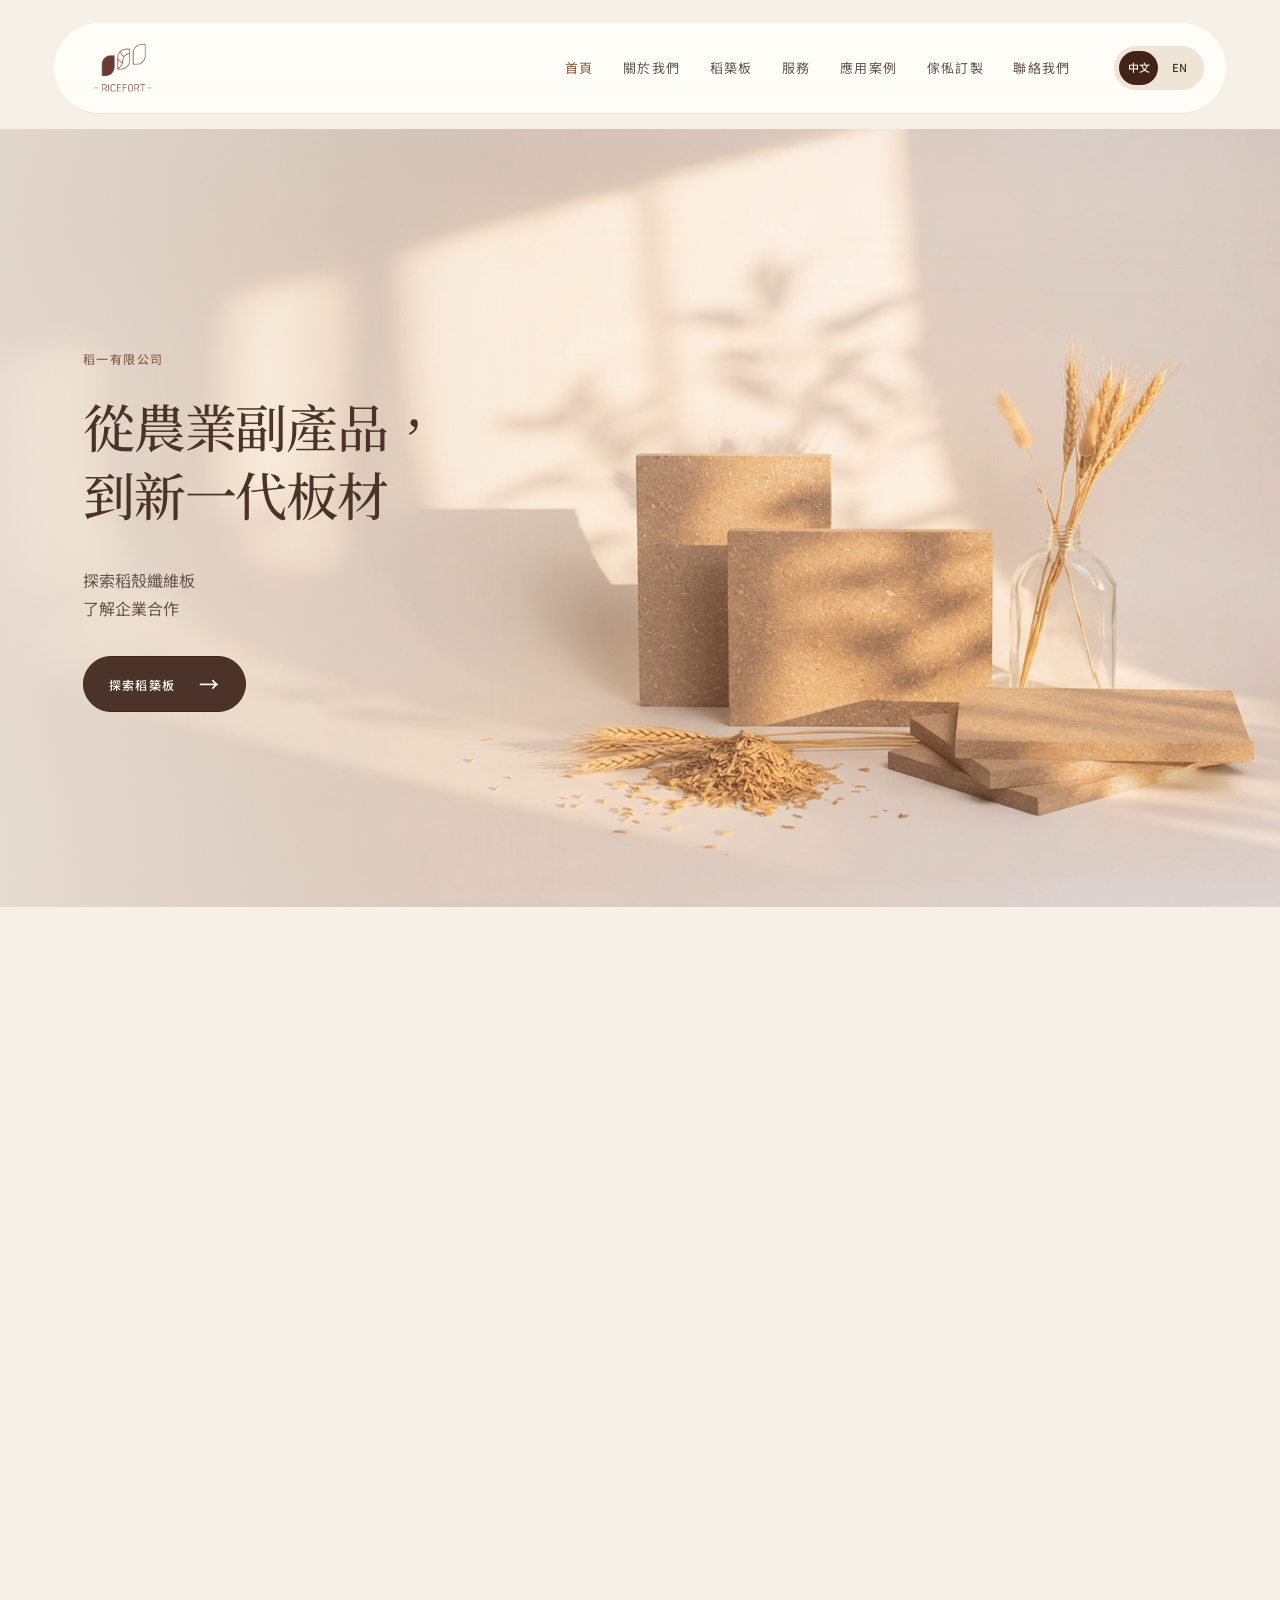
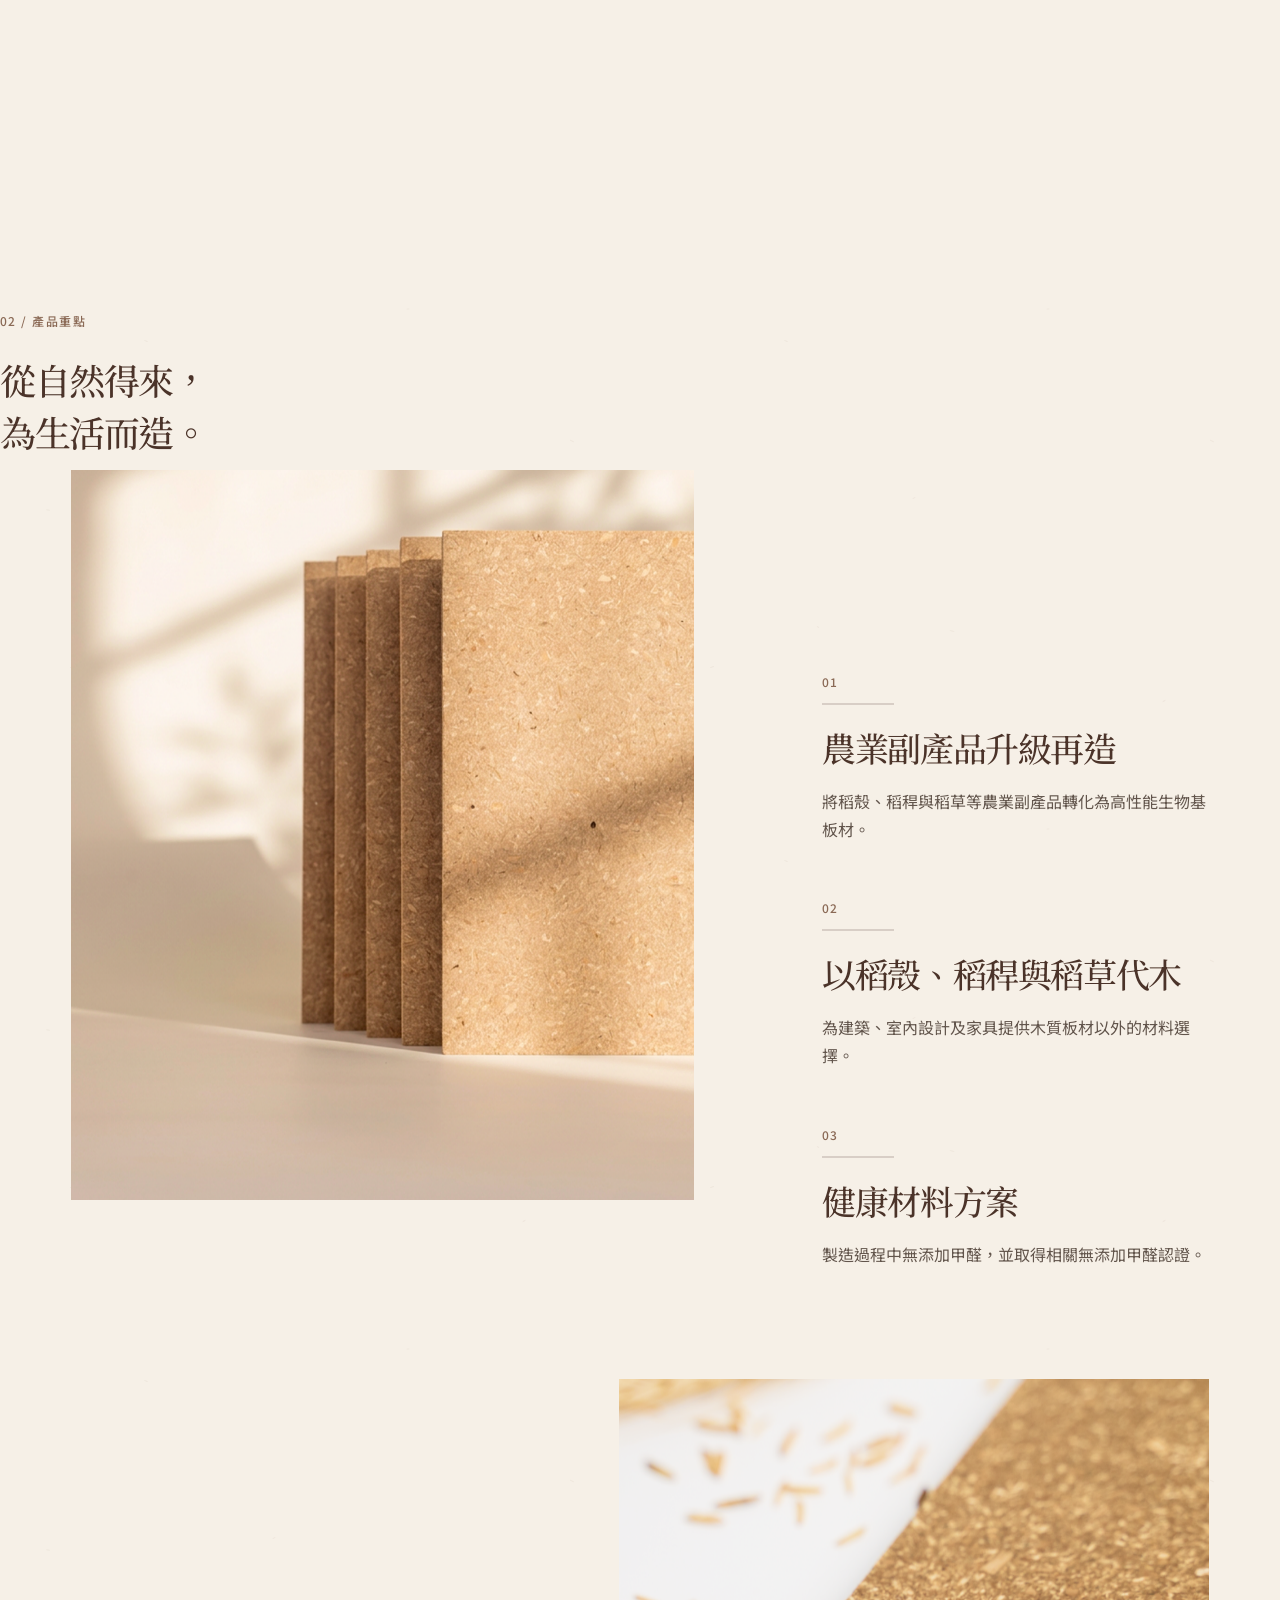
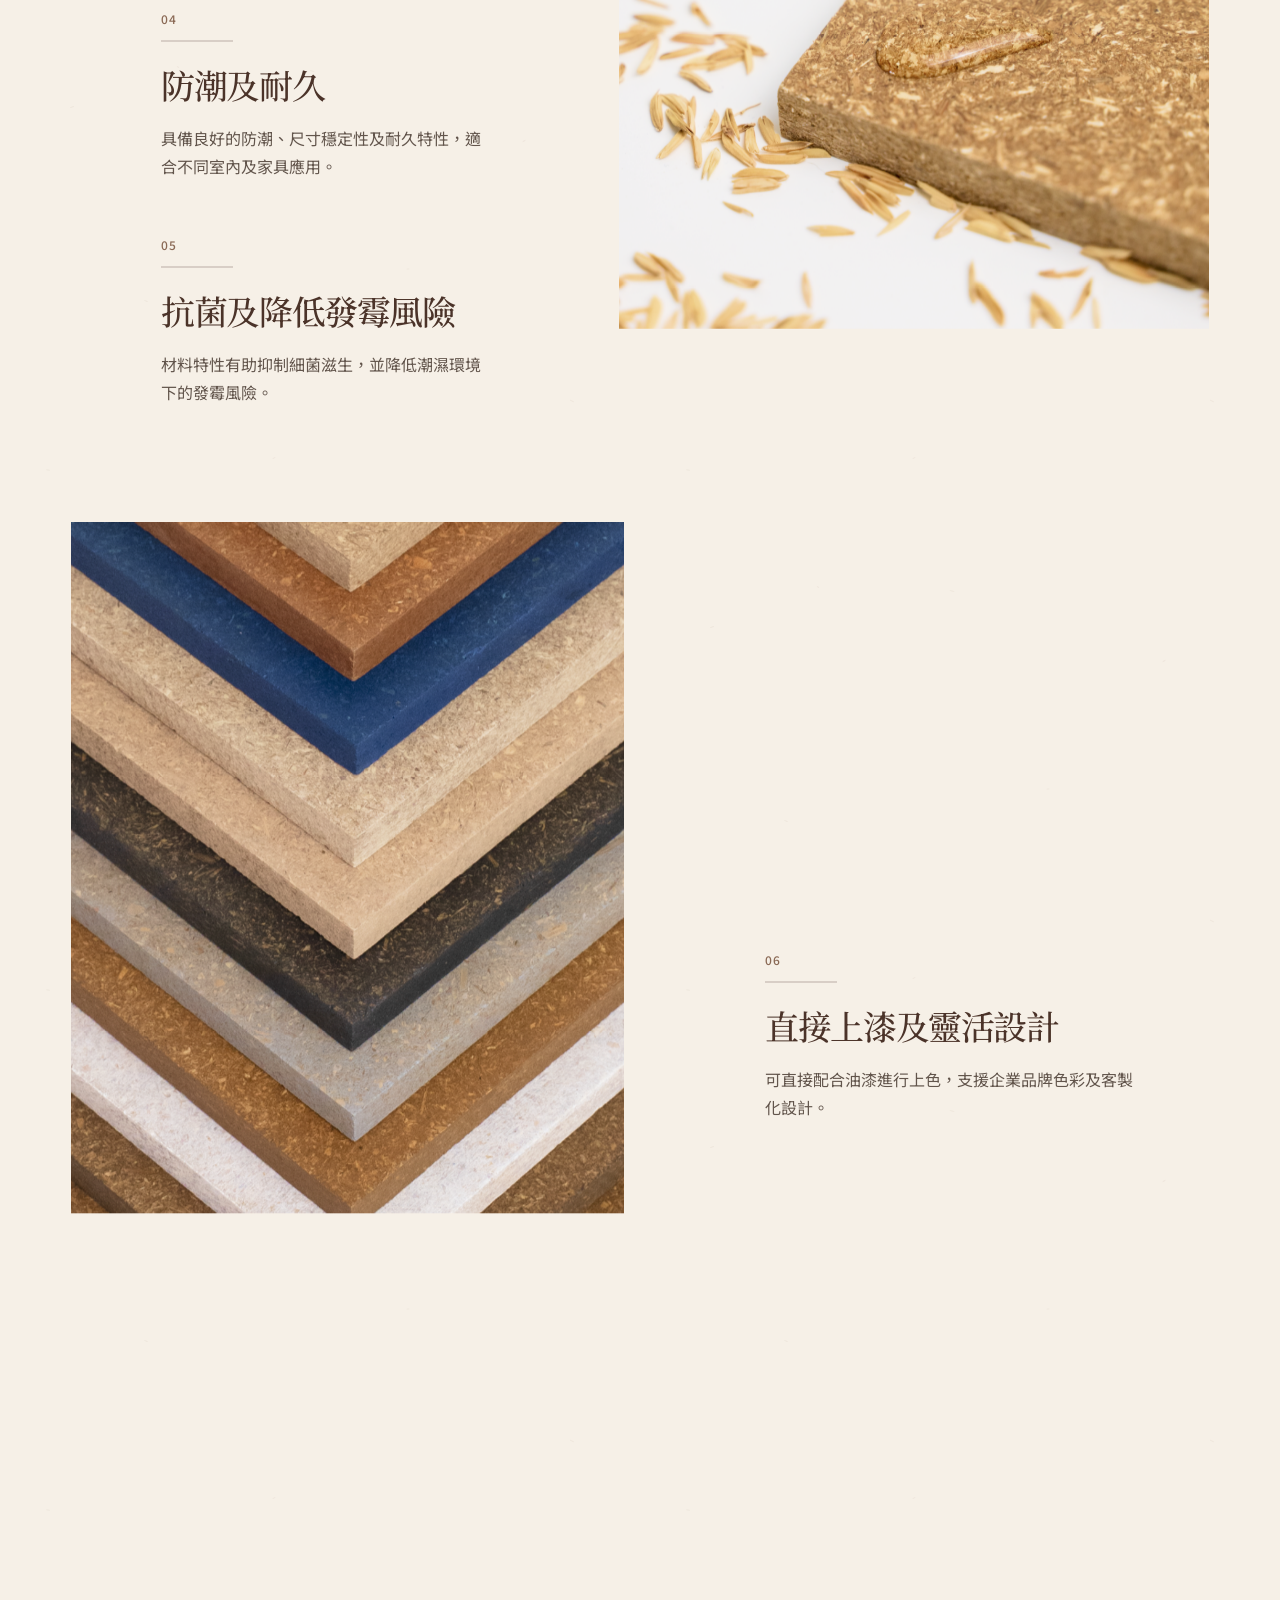
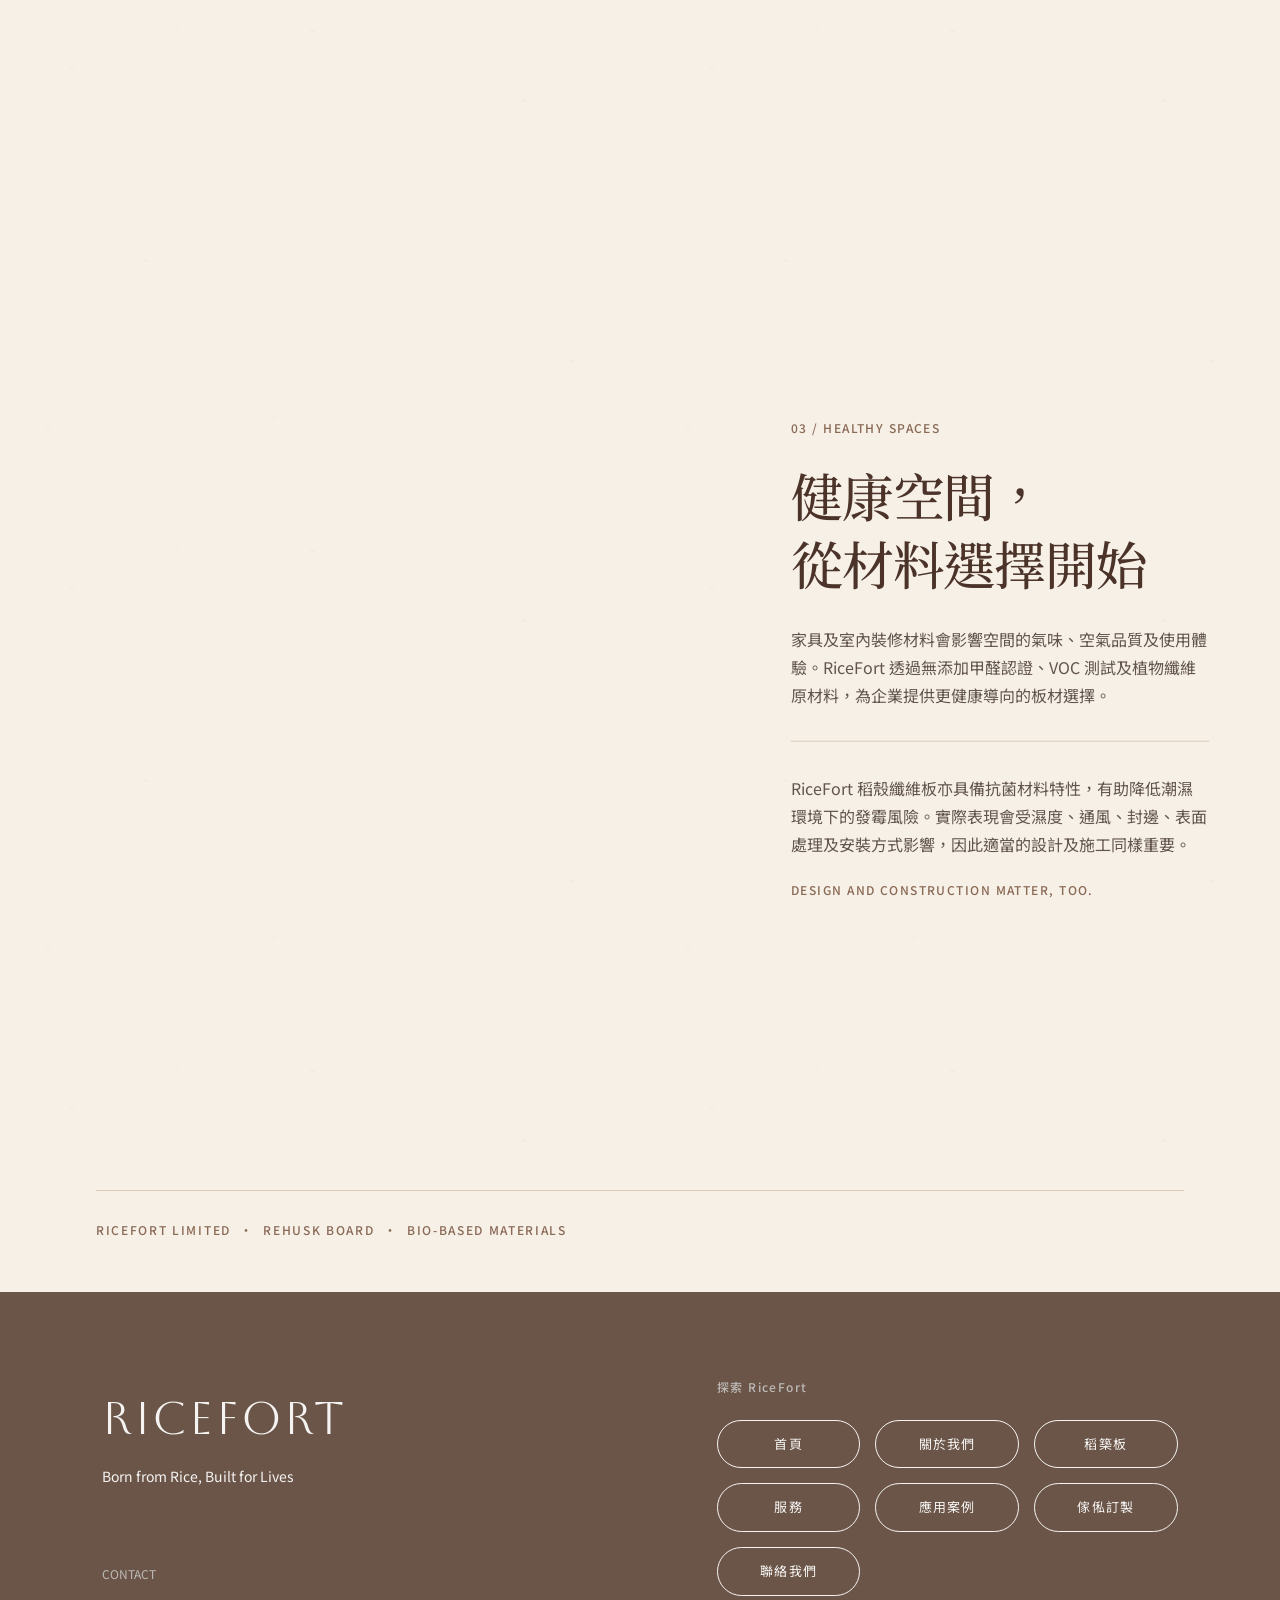
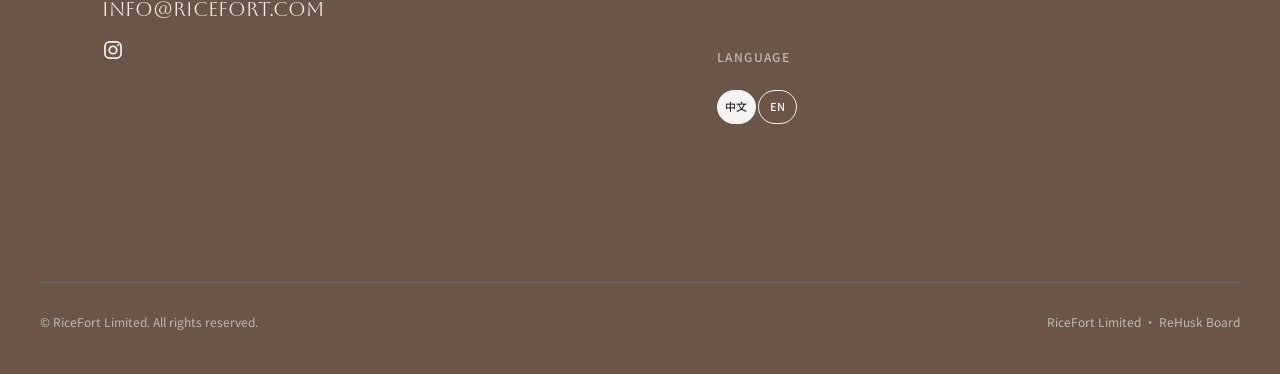
==== commit 8e3d2eb8: "Publish furniture customizer and quotation request form" ====
--- a/index.html
+++ b/index.html
@@ -9,7 +9,7 @@
     <link rel="preconnect" href="https://fonts.googleapis.com" />
     <link rel="preconnect" href="https://fonts.gstatic.com" crossorigin />
     <link href="https://fonts.googleapis.com/css2?family=Aboreto&family=Noto+Sans+HK:wght@400;500;600&family=Noto+Serif+TC:wght@400;500;600&display=swap" rel="stylesheet" />
-  <link rel="stylesheet" href="styles.css?v=contact-immersive-blur10-20260913" />
+  <link rel="stylesheet" href="styles.css?v=case-full-image-20260920" />
   </head>
   <body>
     <a class="skip-link" href="#main">跳至內容</a>
@@ -17,6 +17,6 @@
     <main id="main"></main>
     <footer class="site-footer"></footer>
     <script src="content.js?v=case-funding-note-20260913"></script>
-  <script src="app.js?v=rice-svg-aspect-fix-20260913"></script>
+  <script src="app.js?v=furniture-custom-20260924"></script>
   </body>
 </html>
--- a/styles.css
+++ b/styles.css
@@ -771,3 +771,37 @@
   .footer-contact { margin-top: 42px !important; }
   .footer-bottom { margin: 0 28px; padding-bottom: 30px; gap: 15px; flex-direction: column; }
 }
+
+
+/* Case-study galleries */
+.figma-case-hero-primary { min-height: 820px; }
+.figma-case-hero-primary .figma-case-social-media { padding: 34px 0 0 42px; }
+.figma-case-hero-primary .figma-case-social-media figure { width: min(100%, 560px); height: 650px; margin: 0; }
+.figma-case-workshop { min-height: 860px; grid-template-columns: 1fr 650px; border-top: 1px solid var(--line); }
+.figma-case-workshop > div:first-child { padding-top: 126px; }
+.figma-case-workshop > .figma-case-gallery { padding: 64px 44px 72px 0; }
+.figma-case-north { min-height: 900px; grid-template-columns: 650px 1fr; border-top: 1px solid var(--line); }
+.figma-case-north > .figma-case-gallery { padding: 64px 0 72px 44px; }
+.figma-case-north > div:last-child { padding-top: 126px; }
+.figma-case-gallery figure { height: 600px; margin: 0; overflow: hidden; background: var(--paper); }
+.figma-case-gallery figure img { width: 100%; height: 100%; object-fit: contain; object-position: center; display: block; }
+.figma-case-gallery-nav { display: grid; grid-template-columns: repeat(4, 1fr); gap: 8px; margin-top: 12px; }
+.figma-case-gallery-thumb { height: 64px; min-width: 0; padding: 0; overflow: hidden; border: 1px solid transparent; background: transparent; cursor: pointer; opacity: .55; transition: opacity .2s ease, border-color .2s ease, transform .2s ease; }
+.figma-case-gallery-thumb:hover, .figma-case-gallery-thumb:focus-visible, .figma-case-gallery-thumb.is-active { border-color: var(--ink); opacity: 1; outline: none; }
+.figma-case-gallery-thumb:hover { transform: translateY(-2px); }
+.figma-case-gallery-thumb img { width: 100%; height: 100%; object-fit: cover; display: block; }
+@media (max-width: 720px) {
+  .figma-case-hero-primary .figma-case-social-media { padding: 0; }
+  .figma-case-hero-primary .figma-case-social-media figure, .figma-case-workshop > .figma-case-gallery figure, .figma-case-north > .figma-case-gallery figure { width: 100%; height: 430px; }
+  .figma-case-workshop > div:first-child, .figma-case-north > div:last-child { padding-top: 64px; }
+  .figma-case-workshop > .figma-case-gallery, .figma-case-north > .figma-case-gallery { padding: 0; }
+  .figma-case-workshop { display: flex; flex-direction: column; }
+  .figma-case-workshop > .figma-case-gallery { order: -1; }
+  .figma-case-gallery-nav { padding: 0 28px; margin: 10px 0 34px; gap: 6px; }
+  .figma-case-gallery-thumb { height: 45px; }
+}
+
+
+/* First case: retain the entire portrait within the image frame. */
+.figma-case-hero-primary .figma-case-social-media figure { background: var(--paper); }
+.figma-case-hero-primary .figma-case-social-media figure img { object-fit: contain; object-position: center; }
